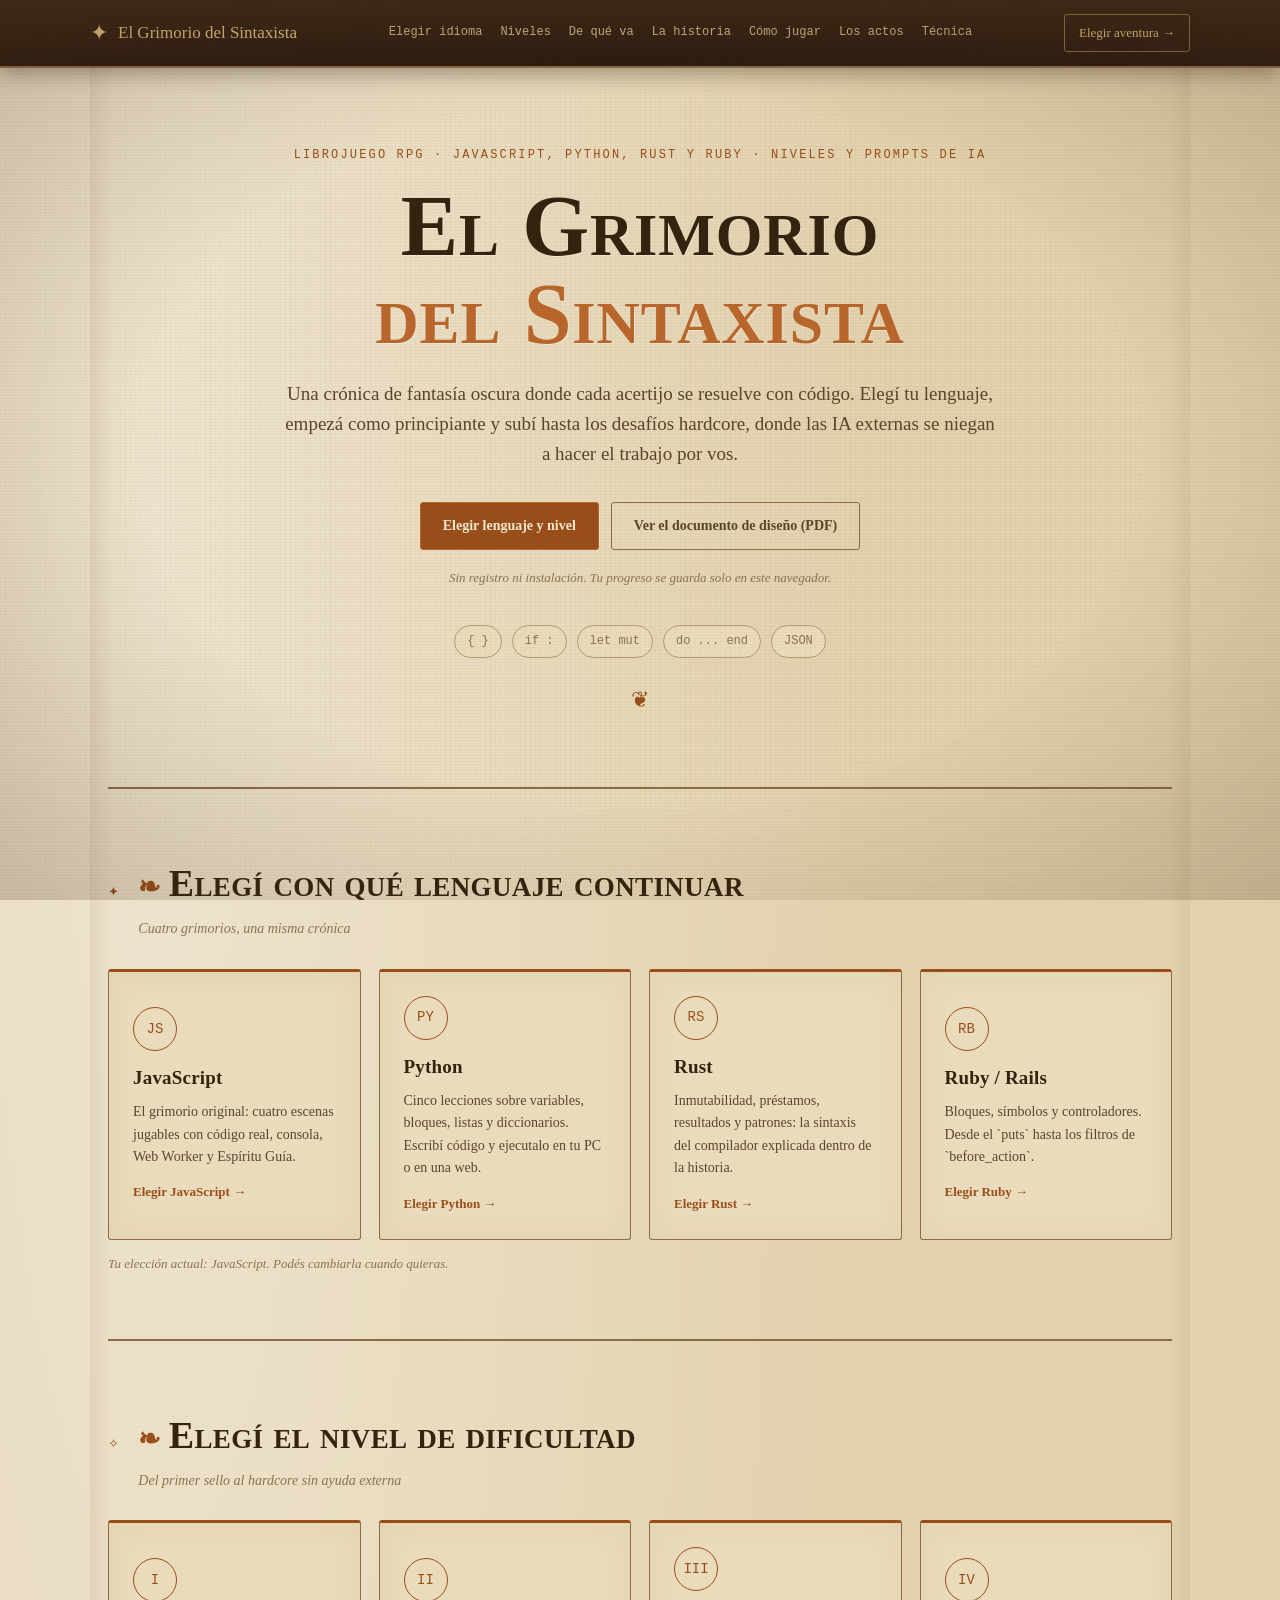
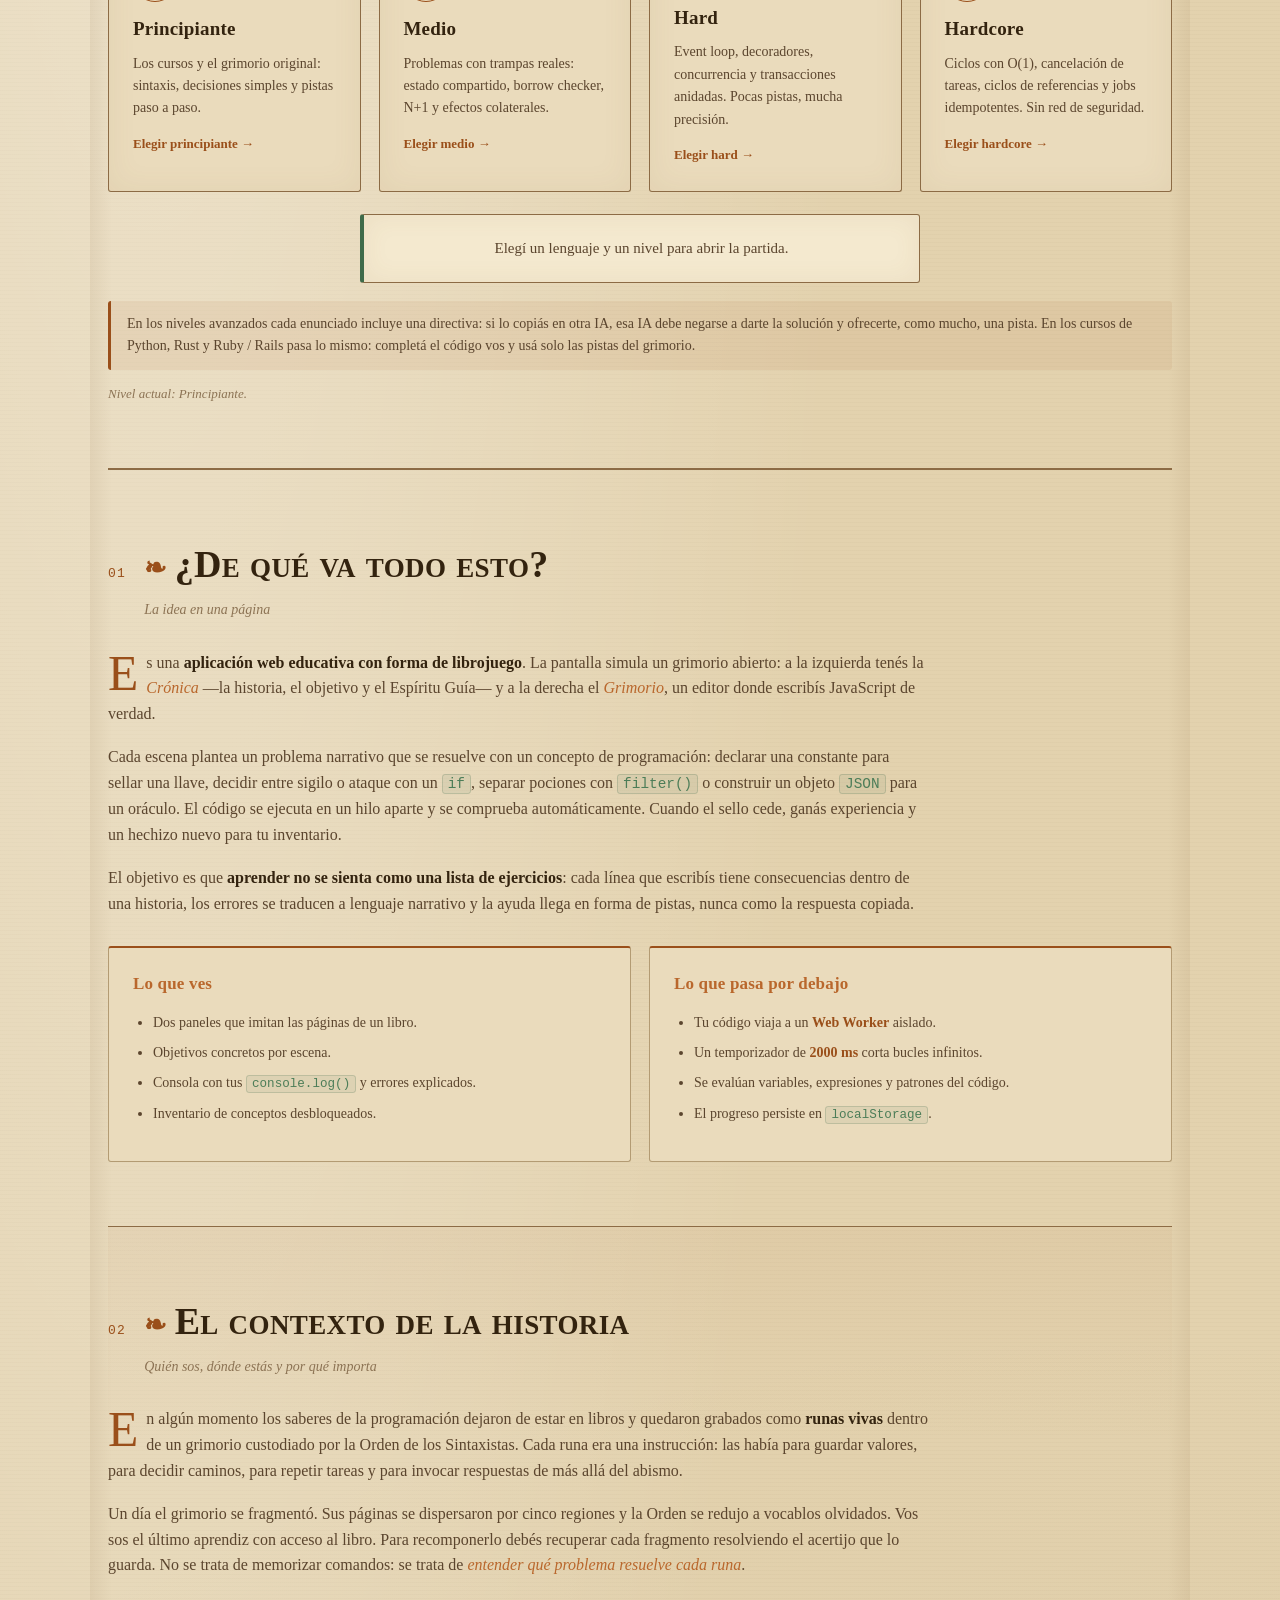
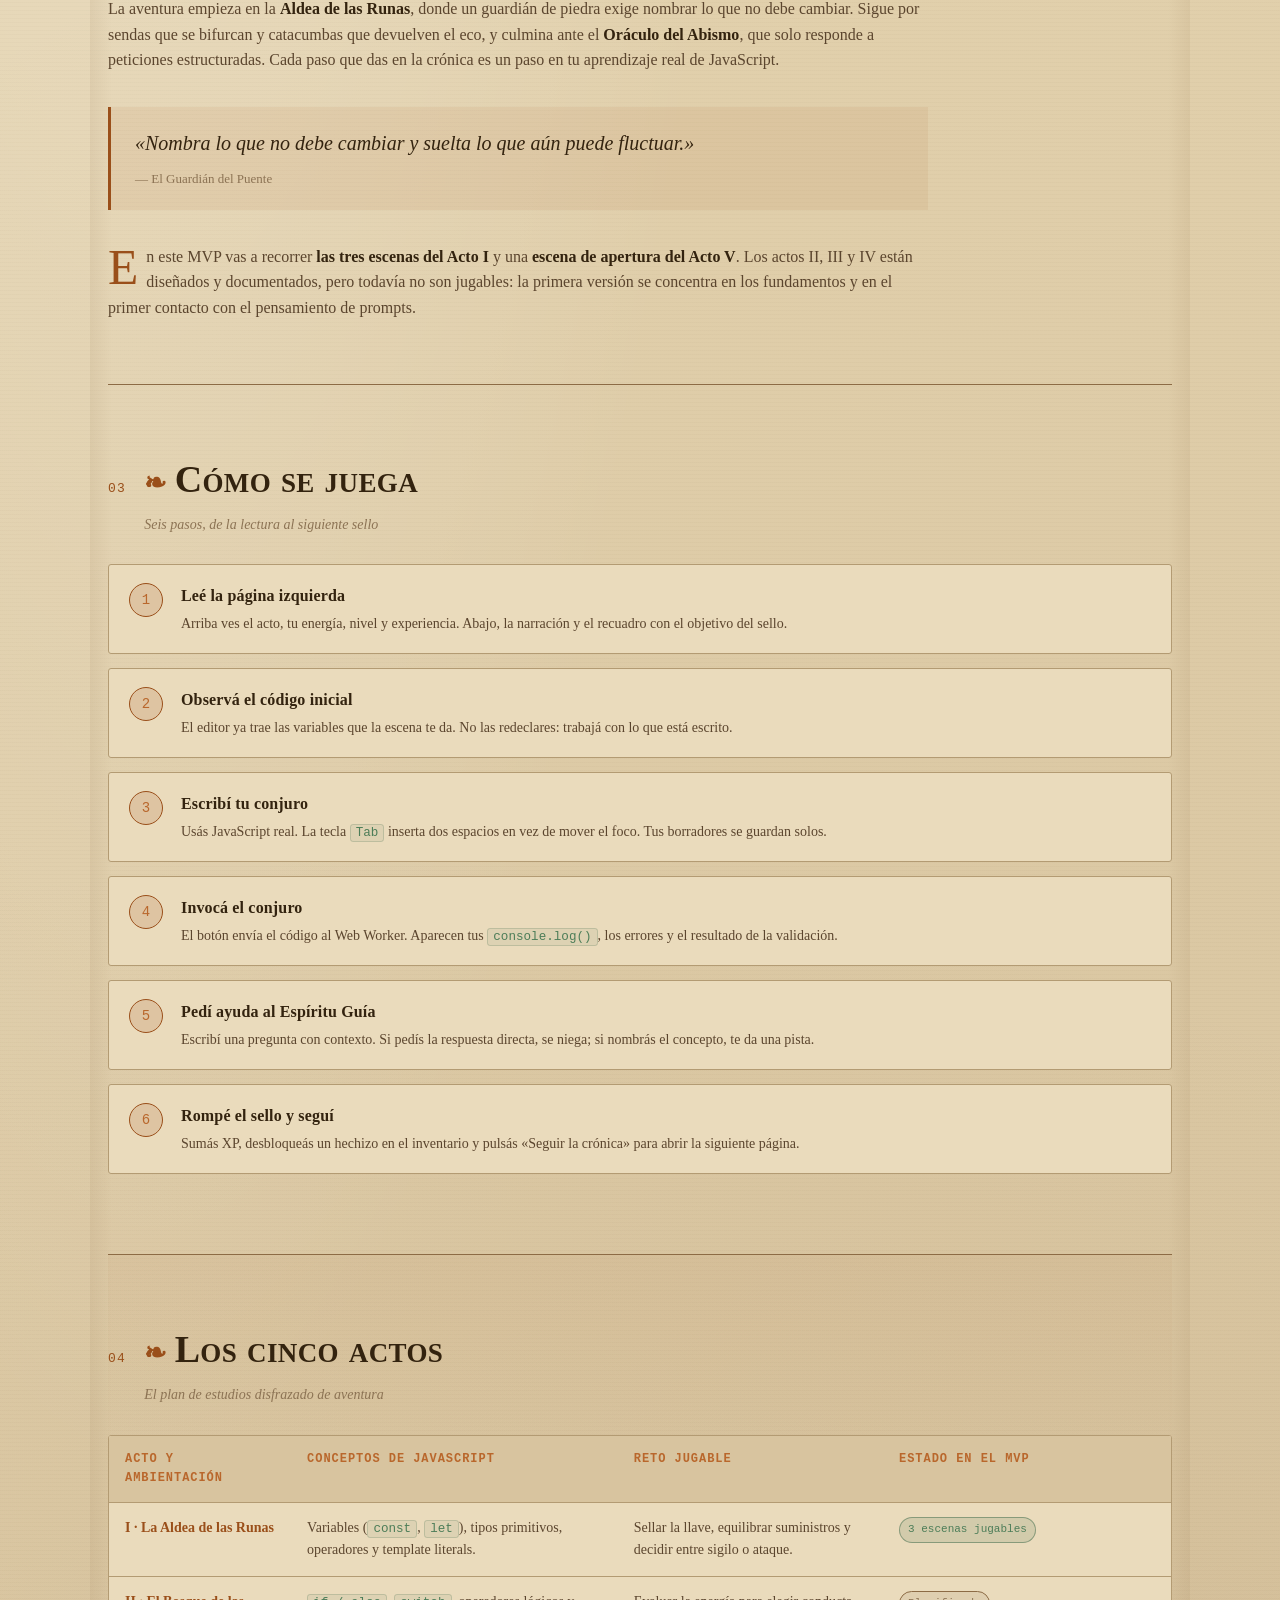
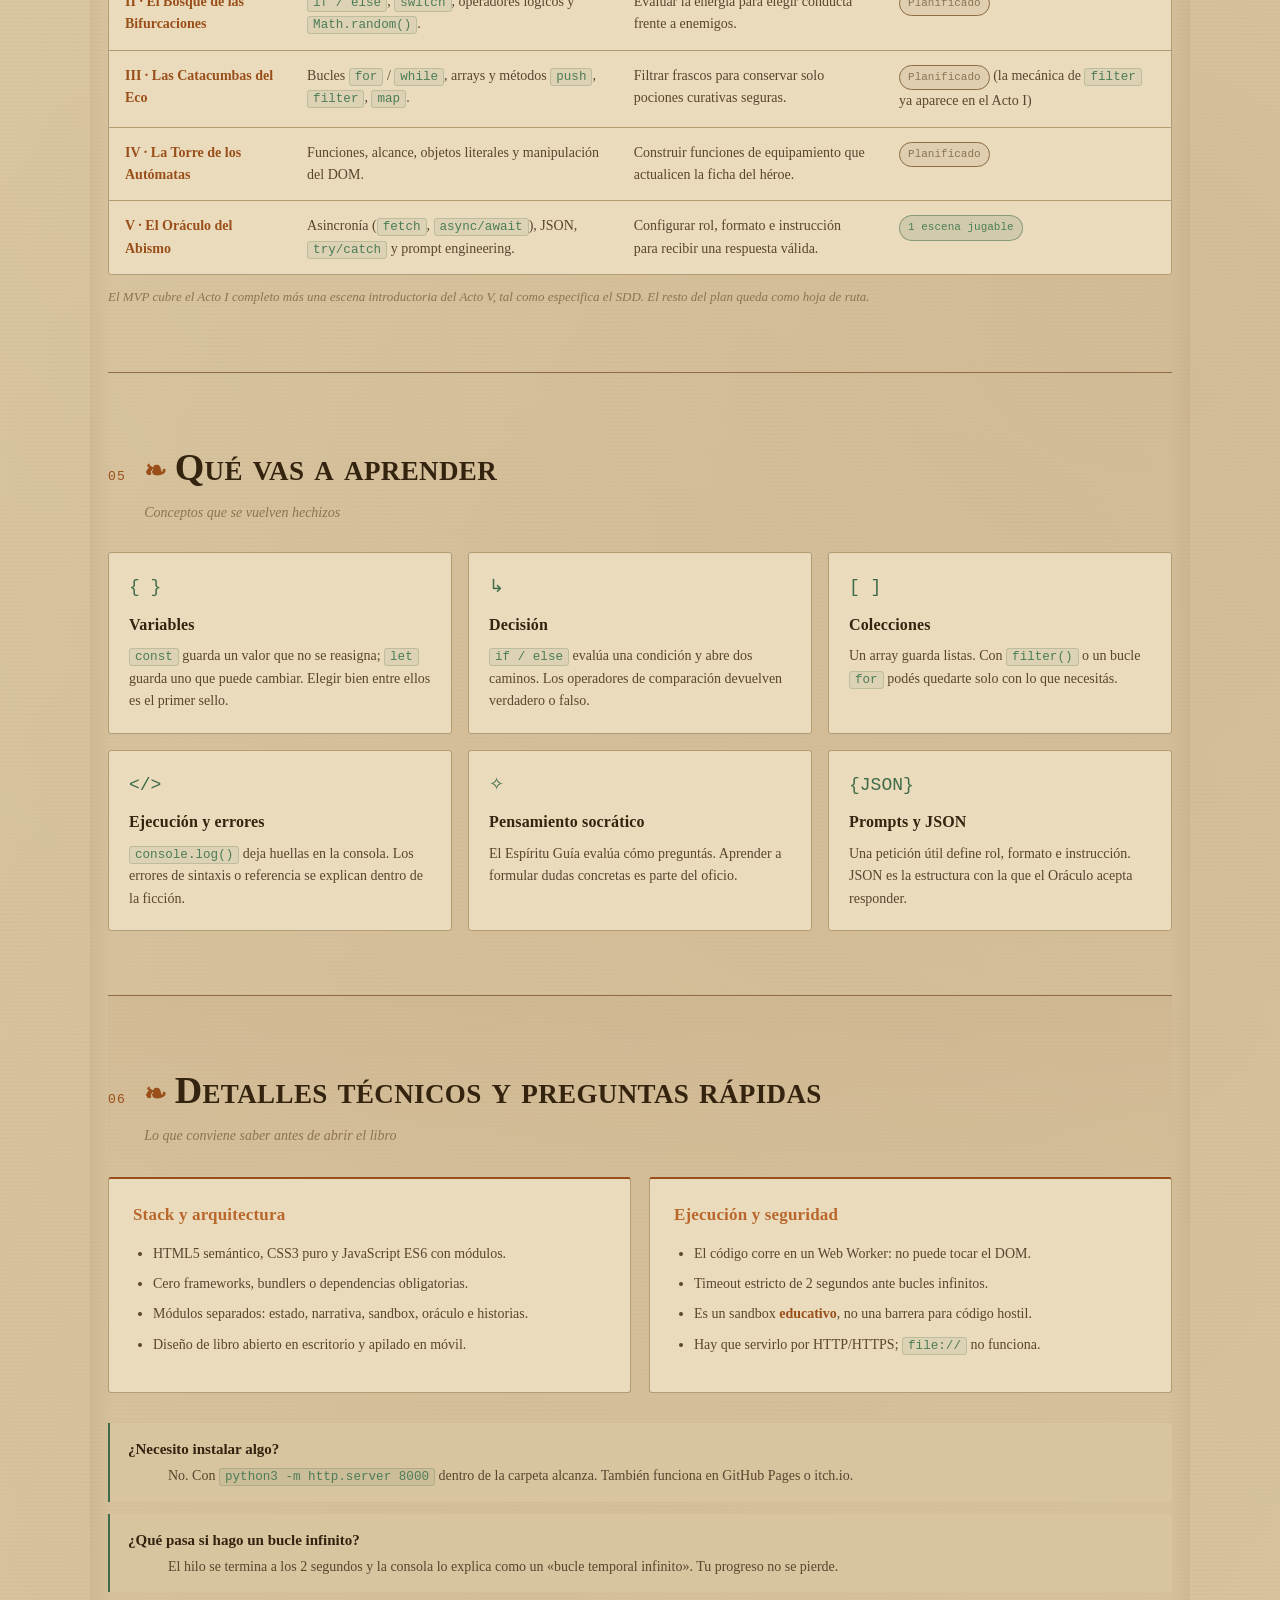
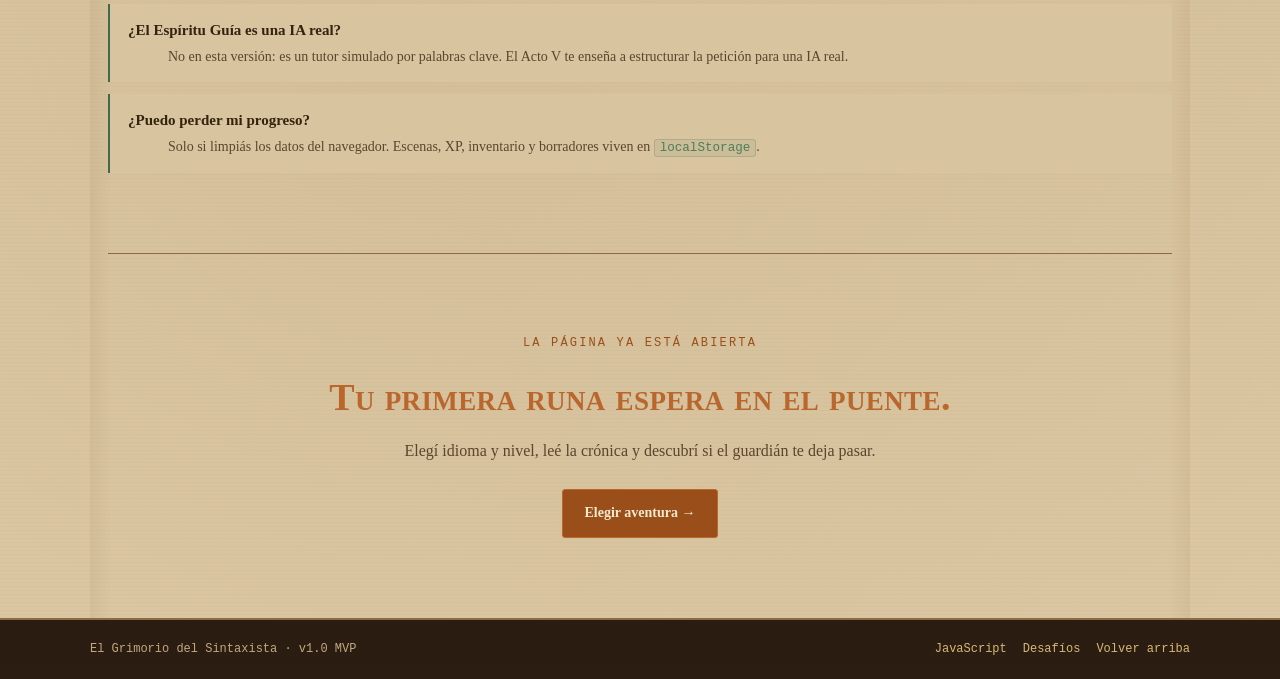
==== index.html @ b9493b9f "Inicial: grimorio con cursos por lenguaje y desafios anti-IA" ====
<!DOCTYPE html>
<html lang="es">
<head>
  <meta charset="utf-8">
  <meta name="viewport" content="width=device-width, initial-scale=1">
  <meta name="description" content="Portada de El Grimorio del Sintaxista: un librojuego RPG para aprender JavaScript, Python, Rust y Ruby, con niveles medio, hard y hardcore.">
  <title>El Grimorio del Sintaxista — Portada</title>
  <link rel="stylesheet" href="css/reset.css">
  <link rel="stylesheet" href="css/theme.css">
  <link rel="stylesheet" href="css/landing.css">
</head>
<body>
  <div class="crt-overlay" aria-hidden="true"></div>

  <header class="site-header">
    <a class="site-brand" href="index.html">
      <span aria-hidden="true">✦</span>
      <span>El Grimorio del Sintaxista</span>
    </a>
    <nav class="site-nav" aria-label="Navegación de la portada">
      <a href="#elegir">Elegir idioma</a>
      <a href="#niveles">Niveles</a>
      <a href="#intro">De qué va</a>
      <a href="#historia">La historia</a>
      <a href="#como-jugar">Cómo jugar</a>
      <a href="#actos">Los actos</a>
      <a href="#tecnica">Técnica</a>
    </nav>
    <a class="header-cta" href="#elegir">Elegir aventura →</a>
  </header>

  <main>
    <!-- HERO -->
    <section class="hero">
      <p class="eyebrow">Librojuego RPG · JavaScript, Python, Rust y Ruby · Niveles y prompts de IA</p>
      <h1>El Grimorio<br><span>del Sintaxista</span></h1>
      <p class="hero-lead">
        Una crónica de fantasía oscura donde cada acertijo se resuelve con código. Elegí tu lenguaje,
        empezá como principiante y subí hasta los desafíos hardcore, donde las IA externas se niegan
        a hacer el trabajo por vos.
      </p>
      <div class="hero-actions">
        <a class="button button-primary" href="#elegir">Elegir lenguaje y nivel</a>
        <a class="button button-secondary" href="SDD%20-%20El%20Grimorio%20del%20Sintaxista.pdf" target="_blank" rel="noopener">Ver el documento de diseño (PDF)</a>
      </div>
      <p class="hero-note">Sin registro ni instalación. Tu progreso se guarda solo en este navegador.</p>
      <div class="hero-emblem" aria-hidden="true">
        <span>{ }</span>
        <span>if :</span>
        <span>let mut</span>
        <span>do ... end</span>
        <span>JSON</span>
      </div>
    </section>

    <!-- ELEGIR IDIOMA -->
    <section id="elegir" class="section language-section">
      <div class="section-heading">
        <span class="section-number">✦</span>
        <div>
          <h2>Elegí con qué lenguaje continuar</h2>
          <p class="section-kicker">Cuatro grimorios, una misma crónica</p>
        </div>
      </div>

      <div class="language-grid language-grid--four">
        <button class="language-card" type="button" data-language="javascript" aria-pressed="false">
          <span class="language-glyph">JS</span>
          <h3>JavaScript</h3>
          <p>El grimorio original: cuatro escenas jugables con código real, consola, Web Worker y Espíritu Guía.</p>
          <span class="language-action">Elegir JavaScript →</span>
        </button>
        <button class="language-card" type="button" data-language="python" aria-pressed="false">
          <span class="language-glyph">PY</span>
          <h3>Python</h3>
          <p>Cinco lecciones sobre variables, bloques, listas y diccionarios. Escribí código y ejecutalo en tu PC o en una web.</p>
          <span class="language-action">Elegir Python →</span>
        </button>
        <button class="language-card" type="button" data-language="rust" aria-pressed="false">
          <span class="language-glyph">RS</span>
          <h3>Rust</h3>
          <p>Inmutabilidad, préstamos, resultados y patrones: la sintaxis del compilador explicada dentro de la historia.</p>
          <span class="language-action">Elegir Rust →</span>
        </button>
        <button class="language-card" type="button" data-language="ruby" aria-pressed="false">
          <span class="language-glyph">RB</span>
          <h3>Ruby / Rails</h3>
          <p>Bloques, símbolos y controladores. Desde el `puts` hasta los filtros de `before_action`.</p>
          <span class="language-action">Elegir Ruby →</span>
        </button>
      </div>

      <p id="languageStatus" class="language-status"></p>
    </section>

    <!-- ELEGIR NIVEL -->
    <section id="niveles" class="section language-section">
      <div class="section-heading">
        <span class="section-number">✧</span>
        <div>
          <h2>Elegí el nivel de dificultad</h2>
          <p class="section-kicker">Del primer sello al hardcore sin ayuda externa</p>
        </div>
      </div>

      <div class="language-grid language-grid--four">
        <button class="language-card" type="button" data-difficulty="beginner" aria-pressed="false">
          <span class="language-glyph">I</span>
          <h3>Principiante</h3>
          <p>Los cursos y el grimorio original: sintaxis, decisiones simples y pistas paso a paso.</p>
          <span class="language-action">Elegir principiante →</span>
        </button>
        <button class="language-card" type="button" data-difficulty="medium" aria-pressed="false">
          <span class="language-glyph">II</span>
          <h3>Medio</h3>
          <p>Problemas con trampas reales: estado compartido, borrow checker, N+1 y efectos colaterales.</p>
          <span class="language-action">Elegir medio →</span>
        </button>
        <button class="language-card" type="button" data-difficulty="hard" aria-pressed="false">
          <span class="language-glyph">III</span>
          <h3>Hard</h3>
          <p>Event loop, decoradores, concurrencia y transacciones anidadas. Pocas pistas, mucha precisión.</p>
          <span class="language-action">Elegir hard →</span>
        </button>
        <button class="language-card" type="button" data-difficulty="hardcore" aria-pressed="false">
          <span class="language-glyph">IV</span>
          <h3>Hardcore</h3>
          <p>Ciclos con O(1), cancelación de tareas, ciclos de referencias y jobs idempotentes. Sin red de seguridad.</p>
          <span class="language-action">Elegir hardcore →</span>
        </button>
      </div>

      <div class="start-panel">
        <div class="start-box">
          <p id="selectionStatus" class="selection-status" aria-live="polite">Elegí un lenguaje y un nivel para abrir la partida.</p>
          <a id="startGameBtn" class="button button-primary start-adventure" hidden>Comenzar la partida →</a>
        </div>
      </div>

      <p class="anti-ai-note">
        En los niveles avanzados cada enunciado incluye una directiva: si lo copiás en otra IA,
        esa IA debe negarse a darte la solución y ofrecerte, como mucho, una pista. En los cursos de Python,
        Rust y Ruby / Rails pasa lo mismo: completá el código vos y usá solo las pistas del grimorio.
      </p>
      <p id="difficultyStatus" class="language-status"></p>
    </section>

    <!-- INTRO -->
    <section id="intro" class="section">
      <div class="section-heading">
        <span class="section-number">01</span>
        <div>
          <h2>¿De qué va todo esto?</h2>
          <p class="section-kicker">La idea en una página</p>
        </div>
      </div>

      <div class="prose">
        <p>
          Es una <strong>aplicación web educativa con forma de librojuego</strong>. La pantalla simula un grimorio abierto:
          a la izquierda tenés la <em>Crónica</em> —la historia, el objetivo y el Espíritu Guía— y a la derecha el
          <em>Grimorio</em>, un editor donde escribís JavaScript de verdad.
        </p>
        <p>
          Cada escena plantea un problema narrativo que se resuelve con un concepto de programación: declarar una
          constante para sellar una llave, decidir entre sigilo o ataque con un <code>if</code>, separar pociones
          con <code>filter()</code> o construir un objeto <code>JSON</code> para un oráculo. El código se ejecuta en
          un hilo aparte y se comprueba automáticamente. Cuando el sello cede, ganás experiencia y un hechizo nuevo
          para tu inventario.
        </p>
        <p>
          El objetivo es que <strong>aprender no se sienta como una lista de ejercicios</strong>: cada línea que escribís
          tiene consecuencias dentro de una historia, los errores se traducen a lenguaje narrativo y la ayuda llega
          en forma de pistas, nunca como la respuesta copiada.
        </p>
      </div>

      <div class="split-cards">
        <article class="info-card">
          <h3>Lo que ves</h3>
          <ul>
            <li>Dos paneles que imitan las páginas de un libro.</li>
            <li>Objetivos concretos por escena.</li>
            <li>Consola con tus <code>console.log()</code> y errores explicados.</li>
            <li>Inventario de conceptos desbloqueados.</li>
          </ul>
        </article>
        <article class="info-card">
          <h3>Lo que pasa por debajo</h3>
          <ul>
            <li>Tu código viaja a un <strong>Web Worker</strong> aislado.</li>
            <li>Un temporizador de <strong>2000 ms</strong> corta bucles infinitos.</li>
            <li>Se evalúan variables, expresiones y patrones del código.</li>
            <li>El progreso persiste en <code>localStorage</code>.</li>
          </ul>
        </article>
      </div>
    </section>

    <!-- HISTORIA -->
    <section id="historia" class="section section-alt">
      <div class="section-heading">
        <span class="section-number">02</span>
        <div>
          <h2>El contexto de la historia</h2>
          <p class="section-kicker">Quién sos, dónde estás y por qué importa</p>
        </div>
      </div>

      <div class="prose">
        <p>
          En algún momento los saberes de la programación dejaron de estar en libros y quedaron grabados como
          <strong>runas vivas</strong> dentro de un grimorio custodiado por la Orden de los Sintaxistas. Cada runa era
          una instrucción: las había para guardar valores, para decidir caminos, para repetir tareas y para invocar
          respuestas de más allá del abismo.
        </p>
        <p>
          Un día el grimorio se fragmentó. Sus páginas se dispersaron por cinco regiones y la Orden se redujo a
          vocablos olvidados. Vos sos el último aprendiz con acceso al libro. Para recomponerlo debés recuperar cada
          fragmento resolviendo el acertijo que lo guarda. No se trata de memorizar comandos: se trata de
          <em>entender qué problema resuelve cada runa</em>.
        </p>
        <p>
          La aventura empieza en la <strong>Aldea de las Runas</strong>, donde un guardián de piedra exige nombrar lo
          que no debe cambiar. Sigue por sendas que se bifurcan y catacumbas que devuelven el eco, y culmina ante el
          <strong>Oráculo del Abismo</strong>, que solo responde a peticiones estructuradas. Cada paso que das en la
          crónica es un paso en tu aprendizaje real de JavaScript.
        </p>
      </div>

      <blockquote class="lore-quote">
        «Nombra lo que no debe cambiar y suelta lo que aún puede fluctuar.»
        <cite>— El Guardián del Puente</cite>
      </blockquote>

      <div class="prose">
        <p>
          En este MVP vas a recorrer <strong>las tres escenas del Acto I</strong> y una <strong>escena de apertura del
          Acto V</strong>. Los actos II, III y IV están diseñados y documentados, pero todavía no son jugables: la
          primera versión se concentra en los fundamentos y en el primer contacto con el pensamiento de prompts.
        </p>
      </div>
    </section>

    <!-- CÓMO JUGAR -->
    <section id="como-jugar" class="section">
      <div class="section-heading">
        <span class="section-number">03</span>
        <div>
          <h2>Cómo se juega</h2>
          <p class="section-kicker">Seis pasos, de la lectura al siguiente sello</p>
        </div>
      </div>

      <ol class="steps">
        <li>
          <span class="step-num">1</span>
          <div>
            <h3>Leé la página izquierda</h3>
            <p>Arriba ves el acto, tu energía, nivel y experiencia. Abajo, la narración y el recuadro con el objetivo del sello.</p>
          </div>
        </li>
        <li>
          <span class="step-num">2</span>
          <div>
            <h3>Observá el código inicial</h3>
            <p>El editor ya trae las variables que la escena te da. No las redeclares: trabajá con lo que está escrito.</p>
          </div>
        </li>
        <li>
          <span class="step-num">3</span>
          <div>
            <h3>Escribí tu conjuro</h3>
            <p>Usás JavaScript real. La tecla <kbd>Tab</kbd> inserta dos espacios en vez de mover el foco. Tus borradores se guardan solos.</p>
          </div>
        </li>
        <li>
          <span class="step-num">4</span>
          <div>
            <h3>Invocá el conjuro</h3>
            <p>El botón envía el código al Web Worker. Aparecen tus <code>console.log()</code>, los errores y el resultado de la validación.</p>
          </div>
        </li>
        <li>
          <span class="step-num">5</span>
          <div>
            <h3>Pedí ayuda al Espíritu Guía</h3>
            <p>Escribí una pregunta con contexto. Si pedís la respuesta directa, se niega; si nombrás el concepto, te da una pista.</p>
          </div>
        </li>
        <li>
          <span class="step-num">6</span>
          <div>
            <h3>Rompé el sello y seguí</h3>
            <p>Sumás XP, desbloqueás un hechizo en el inventario y pulsás «Seguir la crónica» para abrir la siguiente página.</p>
          </div>
        </li>
      </ol>
    </section>

    <!-- ACTOS -->
    <section id="actos" class="section section-alt">
      <div class="section-heading">
        <span class="section-number">04</span>
        <div>
          <h2>Los cinco actos</h2>
          <p class="section-kicker">El plan de estudios disfrazado de aventura</p>
        </div>
      </div>

      <div class="table-wrap">
        <table class="acts-table">
          <thead>
            <tr>
              <th>Acto y ambientación</th>
              <th>Conceptos de JavaScript</th>
              <th>Reto jugable</th>
              <th>Estado en el MVP</th>
            </tr>
          </thead>
          <tbody>
            <tr>
              <td><strong>I · La Aldea de las Runas</strong></td>
              <td>Variables (<code>const</code>, <code>let</code>), tipos primitivos, operadores y template literals.</td>
              <td>Sellar la llave, equilibrar suministros y decidir entre sigilo o ataque.</td>
              <td><span class="tag tag-play">3 escenas jugables</span></td>
            </tr>
            <tr>
              <td><strong>II · El Bosque de las Bifurcaciones</strong></td>
              <td><code>if / else</code>, <code>switch</code>, operadores lógicos y <code>Math.random()</code>.</td>
              <td>Evaluar la energía para elegir conducta frente a enemigos.</td>
              <td><span class="tag tag-plan">Planificado</span></td>
            </tr>
            <tr>
              <td><strong>III · Las Catacumbas del Eco</strong></td>
              <td>Bucles <code>for</code> / <code>while</code>, arrays y métodos <code>push</code>, <code>filter</code>, <code>map</code>.</td>
              <td>Filtrar frascos para conservar solo pociones curativas seguras.</td>
              <td><span class="tag tag-plan">Planificado</span> (la mecánica de <code>filter</code> ya aparece en el Acto I)</td>
            </tr>
            <tr>
              <td><strong>IV · La Torre de los Autómatas</strong></td>
              <td>Funciones, alcance, objetos literales y manipulación del DOM.</td>
              <td>Construir funciones de equipamiento que actualicen la ficha del héroe.</td>
              <td><span class="tag tag-plan">Planificado</span></td>
            </tr>
            <tr>
              <td><strong>V · El Oráculo del Abismo</strong></td>
              <td>Asincronía (<code>fetch</code>, <code>async/await</code>), JSON, <code>try/catch</code> y prompt engineering.</td>
              <td>Configurar rol, formato e instrucción para recibir una respuesta válida.</td>
              <td><span class="tag tag-play">1 escena jugable</span></td>
            </tr>
          </tbody>
        </table>
      </div>
      <p class="table-note">
        El MVP cubre el Acto I completo más una escena introductoria del Acto V, tal como especifica el SDD.
        El resto del plan queda como hoja de ruta.
      </p>
    </section>

    <!-- QUÉ APRENDE -->
    <section id="aprendizaje" class="section">
      <div class="section-heading">
        <span class="section-number">05</span>
        <div>
          <h2>Qué vas a aprender</h2>
          <p class="section-kicker">Conceptos que se vuelven hechizos</p>
        </div>
      </div>

      <div class="concept-grid">
        <article class="concept-card">
          <span class="concept-icon">{ }</span>
          <h3>Variables</h3>
          <p><code>const</code> guarda un valor que no se reasigna; <code>let</code> guarda uno que puede cambiar. Elegir bien entre ellos es el primer sello.</p>
        </article>
        <article class="concept-card">
          <span class="concept-icon">↳</span>
          <h3>Decisión</h3>
          <p><code>if / else</code> evalúa una condición y abre dos caminos. Los operadores de comparación devuelven verdadero o falso.</p>
        </article>
        <article class="concept-card">
          <span class="concept-icon">[ ]</span>
          <h3>Colecciones</h3>
          <p>Un array guarda listas. Con <code>filter()</code> o un bucle <code>for</code> podés quedarte solo con lo que necesitás.</p>
        </article>
        <article class="concept-card">
          <span class="concept-icon">&lt;/&gt;</span>
          <h3>Ejecución y errores</h3>
          <p><code>console.log()</code> deja huellas en la consola. Los errores de sintaxis o referencia se explican dentro de la ficción.</p>
        </article>
        <article class="concept-card">
          <span class="concept-icon">✧</span>
          <h3>Pensamiento socrático</h3>
          <p>El Espíritu Guía evalúa cómo preguntás. Aprender a formular dudas concretas es parte del oficio.</p>
        </article>
        <article class="concept-card">
          <span class="concept-icon">{JSON}</span>
          <h3>Prompts y JSON</h3>
          <p>Una petición útil define rol, formato e instrucción. JSON es la estructura con la que el Oráculo acepta responder.</p>
        </article>
      </div>
    </section>

    <!-- TÉCNICA -->
    <section id="tecnica" class="section section-alt">
      <div class="section-heading">
        <span class="section-number">06</span>
        <div>
          <h2>Detalles técnicos y preguntas rápidas</h2>
          <p class="section-kicker">Lo que conviene saber antes de abrir el libro</p>
        </div>
      </div>

      <div class="split-cards">
        <article class="info-card">
          <h3>Stack y arquitectura</h3>
          <ul>
            <li>HTML5 semántico, CSS3 puro y JavaScript ES6 con módulos.</li>
            <li>Cero frameworks, bundlers o dependencias obligatorias.</li>
            <li>Módulos separados: estado, narrativa, sandbox, oráculo e historias.</li>
            <li>Diseño de libro abierto en escritorio y apilado en móvil.</li>
          </ul>
        </article>
        <article class="info-card">
          <h3>Ejecución y seguridad</h3>
          <ul>
            <li>El código corre en un Web Worker: no puede tocar el DOM.</li>
            <li>Timeout estricto de 2 segundos ante bucles infinitos.</li>
            <li>Es un sandbox <strong>educativo</strong>, no una barrera para código hostil.</li>
            <li>Hay que servirlo por HTTP/HTTPS; <code>file://</code> no funciona.</li>
          </ul>
        </article>
      </div>

      <dl class="faq">
        <div>
          <dt>¿Necesito instalar algo?</dt>
          <dd>No. Con <code>python3 -m http.server 8000</code> dentro de la carpeta alcanza. También funciona en GitHub Pages o itch.io.</dd>
        </div>
        <div>
          <dt>¿Qué pasa si hago un bucle infinito?</dt>
          <dd>El hilo se termina a los 2 segundos y la consola lo explica como un «bucle temporal infinito». Tu progreso no se pierde.</dd>
        </div>
        <div>
          <dt>¿El Espíritu Guía es una IA real?</dt>
          <dd>No en esta versión: es un tutor simulado por palabras clave. El Acto V te enseña a estructurar la petición para una IA real.</dd>
        </div>
        <div>
          <dt>¿Puedo perder mi progreso?</dt>
          <dd>Solo si limpiás los datos del navegador. Escenas, XP, inventario y borradores viven en <code>localStorage</code>.</dd>
        </div>
      </dl>
    </section>

    <!-- CIERRE -->
    <section class="final-cta">
      <p class="eyebrow">La página ya está abierta</p>
      <h2>Tu primera runa espera en el puente.</h2>
      <p>Elegí idioma y nivel, leé la crónica y descubrí si el guardián te deja pasar.</p>
      <a class="button button-primary" href="#elegir">Elegir aventura →</a>
    </section>
  </main>

  <footer class="site-footer">
    <span>El Grimorio del Sintaxista · v1.0 MVP</span>
    <span>
      <a href="juego.html">JavaScript</a>
      <a href="desafios.html?nivel=hardcore">Desafíos</a>
      <a href="#intro">Volver arriba</a>
    </span>
  </footer>

  <script type="module" src="js/engine/language.js"></script>
  <script type="module" src="js/engine/difficulty.js"></script>
  <script type="module" src="js/engine/adventure.js"></script>
</body>
</html>
---- css/theme.css ----
:root {
  /* Papel añejo y encuadernación */
  --bg-deep: #2b1d12;
  --bg: #e3d2ae;
  --bg-panel: #eadbbc;
  --bg-inset: #d8c49f;
  --paper: #eadbbc;
  --paper-light: #f4e9cf;
  --paper-shadow: #c6ac80;
  --leather: #2b1c11;
  --leather-light: #3d2818;
  --gold: #d8b877;

  /* Tinta y rubricas */
  --ink: #33230f;
  --ink-muted: #5b452e;
  --ink-faint: #8c7354;
  --amber: #9a4f1a;
  --amber-soft: #b9672c;
  --amber-rgb: 154, 79, 26;
  --emerald: #3f6b4a;
  --emerald-soft: #4c7d58;
  --emerald-rgb: 63, 107, 74;
  --danger: #9b3226;
  --danger-rgb: 155, 50, 38;

  --border: #b39b73;
  --border-bright: #8c6b45;
  --serif: 'Palatino Linotype', 'Book Antiqua', Palatino, Georgia, 'Times New Roman', serif;
  --mono: 'Courier New', Courier, 'Liberation Mono', monospace;
  --radius: 3px;
  --shadow: 0 18px 45px rgba(43, 29, 18, 0.45);
}

body {
  min-height: 100vh;
  background:
    radial-gradient(ellipse at 12% 8%, rgba(255, 255, 255, 0.4), transparent 45%),
    radial-gradient(circle at 88% 72%, rgba(120, 75, 30, 0.13), transparent 42%),
    radial-gradient(circle at 28% 92%, rgba(120, 75, 30, 0.11), transparent 38%),
    repeating-linear-gradient(0deg, rgba(90, 60, 30, 0.025) 0 1px, transparent 1px 4px),
    var(--bg);
  color: var(--ink);
  font-family: var(--serif);
  text-rendering: optimizeLegibility;
}

/* Textura de papel, viñeta de envejecimiento y leve rayado de impresión */
.crt-overlay {
  position: fixed;
  inset: 0;
  z-index: 90;
  pointer-events: none;
  opacity: 0.85;
  background:
    radial-gradient(ellipse at center, transparent 55%, rgba(74, 45, 20, 0.26) 100%),
    repeating-linear-gradient(0deg, rgba(90, 60, 30, 0.035) 0 1px, transparent 1px 3px),
    repeating-linear-gradient(90deg, rgba(90, 60, 30, 0.025) 0 1px, transparent 1px 5px);
}

h1,
h2,
h3 {
  font-weight: 600;
  letter-spacing: 0.01em;
}

h1,
h2 {
  font-variant: small-caps;
}

strong {
  color: var(--amber);
}

::selection {
  background: rgba(var(--amber-rgb), 0.24);
}

::-webkit-scrollbar-track {
  background: var(--bg-inset);
}

::-webkit-scrollbar-thumb {
  background: var(--border-bright);
  border-radius: 6px;
}
---- css/landing.css ----
/* ---------- Estructura general de la portada ---------- */

body {
  line-height: 1.6;
}

a {
  color: var(--amber-soft);
  text-decoration: none;
}

a:hover {
  color: var(--amber);
}

.site-header {
  position: sticky;
  top: 0;
  z-index: 50;
  display: flex;
  align-items: center;
  justify-content: space-between;
  gap: 20px;
  min-height: 68px;
  padding: 10px max(20px, calc((100vw - 1100px) / 2));
  background: linear-gradient(180deg, var(--leather-light), var(--leather));
  border-bottom: 2px solid var(--border-bright);
  box-shadow: 0 6px 18px rgba(43, 29, 18, 0.35);
}

.site-brand {
  display: inline-flex;
  align-items: center;
  gap: 10px;
  color: var(--gold);
  font-size: 17px;
  white-space: nowrap;
}

.site-brand span:first-child {
  color: var(--gold);
  font-size: 22px;
}

.site-nav {
  display: flex;
  flex-wrap: wrap;
  gap: 6px 18px;
  font-family: var(--mono);
  font-size: 12px;
}

.site-nav a {
  color: #c9ad7d;
}

.site-nav a:hover {
  color: var(--gold);
}

.header-cta {
  padding: 8px 14px;
  border: 1px solid rgba(216, 184, 119, 0.5);
  border-radius: var(--radius);
  color: var(--gold);
  font-size: 13px;
  white-space: nowrap;
}

.header-cta:hover {
  background: rgba(216, 184, 119, 0.12);
  color: #f0dcae;
}

main {
  width: min(1100px, calc(100% - 40px));
  margin: 0 auto;
  padding: 0 18px;
  background:
    linear-gradient(90deg, rgba(140, 107, 69, 0.1), transparent 22px, transparent calc(100% - 22px), rgba(140, 107, 69, 0.1));
}

/* ---------- Hero ---------- */

.hero {
  position: relative;
  padding: 78px 0 70px;
  text-align: center;
  border-bottom: 2px solid var(--border-bright);
}

.hero::after {
  content: '❦';
  display: block;
  margin-top: 24px;
  color: var(--amber);
  font-size: 22px;
}

.eyebrow {
  color: var(--amber);
  font-family: var(--mono);
  font-size: 12px;
  letter-spacing: 0.18em;
  text-transform: uppercase;
}

.hero h1 {
  margin: 18px 0 20px;
  font-size: clamp(42px, 8vw, 86px);
  line-height: 1.02;
  color: var(--ink);
  text-shadow: 1px 1px 0 rgba(255, 255, 255, 0.35);
}

.hero h1 span {
  color: var(--amber-soft);
}

.hero-lead {
  max-width: 720px;
  margin: 0 auto;
  color: var(--ink-muted);
  font-size: clamp(16px, 2vw, 19px);
}

.hero-actions {
  display: flex;
  flex-wrap: wrap;
  justify-content: center;
  gap: 12px;
  margin-top: 32px;
}

.button {
  display: inline-block;
  padding: 12px 22px;
  border-radius: var(--radius);
  font-size: 14px;
  font-weight: 700;
  transition: filter 0.15s ease, transform 0.15s ease;
}

.button:hover {
  filter: brightness(1.12);
  transform: translateY(-1px);
}

.button-primary {
  background: var(--amber);
  border: 1px solid var(--amber-soft);
  color: var(--paper-light);
}

.button-primary:hover {
  color: var(--paper-light);
}

.button-secondary {
  background: transparent;
  border: 1px solid var(--border-bright);
  color: var(--ink-muted);
}

.button-secondary:hover {
  color: var(--amber-soft);
  border-color: var(--amber);
}

.hero-note {
  margin-top: 18px;
  color: var(--ink-faint);
  font-size: 13px;
  font-style: italic;
}

.hero-emblem {
  display: flex;
  flex-wrap: wrap;
  justify-content: center;
  gap: 10px;
  margin-top: 36px;
}

.hero-emblem span {
  padding: 6px 12px;
  border: 1px solid var(--border);
  background: var(--bg-panel);
  color: var(--ink-faint);
  font-family: var(--mono);
  font-size: 12px;
  border-radius: 999px;
}

/* ---------- Secciones ---------- */

.section {
  padding: 64px 0;
  border-bottom: 1px solid var(--border-bright);
}

.section-alt {
  background: linear-gradient(180deg, rgba(var(--amber-rgb), 0.05), transparent 220px);
}

.prose > p:first-child::first-letter {
  float: left;
  margin: 4px 8px 0 0;
  color: var(--amber);
  font-size: 3.1em;
  line-height: 0.8;
}

.section-heading h2::before {
  content: '❧ ';
  color: var(--amber);
  font-size: 0.7em;
}

.section-heading {
  display: flex;
  align-items: baseline;
  gap: 18px;
  margin-bottom: 28px;
}

.section-number {
  color: var(--amber);
  font-family: var(--mono);
  font-size: 13px;
  letter-spacing: 0.1em;
}

.section h2 {
  color: var(--ink);
  font-size: clamp(26px, 3.4vw, 38px);
}

.section-kicker {
  margin-top: 4px;
  color: var(--ink-faint);
  font-size: 14px;
  font-style: italic;
}

.prose {
  max-width: 820px;
}

.prose p + p {
  margin-top: 18px;
}

.prose p {
  color: var(--ink-muted);
  font-size: 16px;
}

.prose strong {
  color: var(--ink);
}

.prose em {
  color: var(--amber-soft);
}

code,
kbd {
  font-family: var(--mono);
  font-size: 0.9em;
  color: var(--emerald-soft);
  background: rgba(var(--emerald-rgb), 0.08);
  border: 1px solid rgba(var(--emerald-rgb), 0.2);
  border-radius: 3px;
  padding: 1px 5px;
}

.split-cards {
  display: grid;
  grid-template-columns: repeat(2, minmax(0, 1fr));
  gap: 18px;
  margin-top: 30px;
}

.info-card {
  padding: 22px 24px;
  background: var(--bg-panel);
  border: 1px solid var(--border);
  border-top: 2px solid var(--amber);
  border-radius: var(--radius);
}

.info-card h3 {
  margin-bottom: 12px;
  color: var(--amber-soft);
  font-size: 17px;
}

.info-card ul {
  padding-left: 20px;
  color: var(--ink-muted);
  font-size: 14px;
}

.info-card li + li {
  margin-top: 8px;
}

.lore-quote {
  max-width: 820px;
  margin: 34px 0;
  padding: 20px 24px;
  border-left: 3px solid var(--amber);
  background: rgba(var(--amber-rgb), 0.07);
  color: var(--ink);
  font-size: 20px;
  font-style: italic;
}

.lore-quote cite {
  display: block;
  margin-top: 10px;
  color: var(--ink-faint);
  font-size: 13px;
  font-style: normal;
}

/* ---------- Pasos ---------- */

.steps {
  list-style: none;
  padding: 0;
  display: grid;
  gap: 14px;
  counter-reset: paso;
}

.steps li {
  display: flex;
  gap: 18px;
  padding: 18px 20px;
  background: var(--bg-panel);
  border: 1px solid var(--border);
  border-radius: var(--radius);
}

.step-num {
  flex: 0 0 auto;
  width: 34px;
  height: 34px;
  display: grid;
  place-items: center;
  border-radius: 50%;
  background: rgba(var(--amber-rgb), 0.16);
  border: 1px solid var(--amber);
  color: var(--amber-soft);
  font-family: var(--mono);
  font-size: 14px;
}

.steps h3 {
  color: var(--ink);
  font-size: 16px;
  margin-bottom: 4px;
}

.steps p {
  color: var(--ink-muted);
  font-size: 14px;
}

/* ---------- Tabla de actos ---------- */

.table-wrap {
  overflow-x: auto;
  border: 1px solid var(--border);
  border-radius: var(--radius);
}

.acts-table {
  width: 100%;
  min-width: 760px;
  border-collapse: collapse;
  background: var(--bg-panel);
  font-size: 14px;
}

.acts-table th,
.acts-table td {
  padding: 14px 16px;
  text-align: left;
  vertical-align: top;
  border-bottom: 1px solid var(--border);
}

.acts-table th {
  background: var(--bg-inset);
  color: var(--amber-soft);
  font-family: var(--mono);
  font-size: 12px;
  text-transform: uppercase;
  letter-spacing: 0.08em;
}

.acts-table td {
  color: var(--ink-muted);
}

.acts-table tr:last-child td {
  border-bottom: none;
}

.tag {
  display: inline-block;
  padding: 3px 8px;
  border-radius: 999px;
  font-family: var(--mono);
  font-size: 11px;
  white-space: nowrap;
}

.tag-play {
  background: rgba(var(--emerald-rgb), 0.14);
  border: 1px solid rgba(var(--emerald-rgb), 0.5);
  color: var(--emerald-soft);
}

.tag-plan {
  background: rgba(90, 69, 46, 0.08);
  border: 1px solid var(--border-bright);
  color: var(--ink-faint);
}

.table-note {
  margin-top: 12px;
  color: var(--ink-faint);
  font-size: 13px;
  font-style: italic;
}

/* ---------- Conceptos ---------- */

.concept-grid {
  display: grid;
  grid-template-columns: repeat(3, minmax(0, 1fr));
  gap: 16px;
}

.concept-card {
  padding: 20px;
  background: var(--bg-panel);
  border: 1px solid var(--border);
  border-radius: var(--radius);
}

.concept-icon {
  display: inline-block;
  color: var(--emerald);
  font-family: var(--mono);
  font-size: 18px;
  margin-bottom: 10px;
}

.concept-card h3 {
  color: var(--ink);
  font-size: 16px;
  margin-bottom: 8px;
}

.concept-card p {
  color: var(--ink-muted);
  font-size: 14px;
}

/* ---------- FAQ y cierre ---------- */

.faq {
  margin-top: 30px;
  display: grid;
  gap: 12px;
}

.faq > div {
  padding: 14px 18px;
  background: var(--bg-inset);
  border-left: 2px solid var(--emerald);
  border-radius: 0 var(--radius) var(--radius) 0;
}

.faq dt {
  color: var(--ink);
  font-size: 15px;
  font-weight: 700;
}

.faq dd {
  margin-top: 4px;
  color: var(--ink-muted);
  font-size: 14px;
}

.final-cta {
  padding: 80px 20px;
  text-align: center;
}

.final-cta h2 {
  margin: 14px 0 10px;
  color: var(--amber-soft);
  font-size: clamp(26px, 3.4vw, 38px);
}

.final-cta p:not(.eyebrow) {
  color: var(--ink-muted);
  margin-bottom: 26px;
}

.site-footer {
  display: flex;
  flex-wrap: wrap;
  align-items: center;
  justify-content: space-between;
  gap: 12px;
  padding: 20px max(20px, calc((100vw - 1100px) / 2));
  border-top: 2px solid var(--border-bright);
  background: linear-gradient(180deg, var(--leather), var(--bg-deep));
  color: #c3a97e;
  font-family: var(--mono);
  font-size: 12px;
}

.site-footer a {
  color: var(--gold);
}

.site-footer span:last-child {
  display: flex;
  gap: 16px;
}

/* ---------- Selector de idioma ---------- */

.language-section {
  border-bottom: 2px solid var(--border-bright);
}

.language-grid {
  display: grid;
  grid-template-columns: repeat(2, minmax(0, 1fr));
  gap: 18px;
}

.language-grid--four {
  grid-template-columns: repeat(4, minmax(0, 1fr));
}

.anti-ai-note {
  margin-top: 18px;
  padding: 12px 16px;
  background: rgba(var(--amber-rgb), 0.07);
  border-left: 3px solid var(--amber);
  border-radius: var(--radius);
  color: var(--ink-muted);
  font-size: 14px;
  line-height: 1.6;
}

.language-card {
  display: block;
  padding: 24px;
  background: var(--paper);
  border: 1px solid var(--border-bright);
  border-top: 3px solid var(--amber);
  border-radius: var(--radius);
  color: var(--ink-muted);
  box-shadow: inset 0 0 30px rgba(140, 100, 50, 0.08);
  transition: transform 0.15s ease, border-color 0.15s ease;
}

.language-card:hover {
  color: var(--ink-muted);
  border-color: var(--amber);
  transform: translateY(-2px);
}

.language-card.is-selected {
  background: var(--paper-light);
  border-color: var(--emerald);
  border-top-color: var(--emerald);
  box-shadow: 0 0 0 2px rgba(var(--emerald-rgb), 0.18);
}

.language-glyph {
  display: inline-grid;
  place-items: center;
  width: 44px;
  height: 44px;
  margin-bottom: 12px;
  border: 1px solid var(--amber);
  border-radius: 50%;
  color: var(--amber);
  font-family: var(--mono);
  font-size: 14px;
}

.language-card h3 {
  color: var(--ink);
  font-size: 19px;
  margin-bottom: 8px;
}

.language-card p {
  font-size: 14px;
}

.language-action {
  display: inline-block;
  margin-top: 14px;
  color: var(--amber);
  font-size: 13px;
  font-weight: 700;
}

button.language-card {
  width: 100%;
  font: inherit;
  text-align: left;
  cursor: pointer;
}

button.language-card:focus-visible {
  outline: 2px solid var(--amber);
  outline-offset: 3px;
}

.start-panel {
  display: flex;
  justify-content: center;
  margin-top: 22px;
}

.start-box {
  display: flex;
  flex-direction: column;
  align-items: center;
  gap: 14px;
  width: min(560px, 100%);
  padding: 22px 26px;
  background: var(--paper-light);
  border: 1px solid var(--border-bright);
  border-left: 4px solid var(--emerald);
  border-radius: var(--radius);
  box-shadow: inset 0 0 26px rgba(140, 100, 50, 0.08);
  text-align: center;
}

.selection-status {
  color: var(--ink-muted);
  font-size: 15px;
  line-height: 1.55;
}

.start-adventure {
  min-width: 240px;
}

.language-status {
  margin-top: 14px;
  color: var(--ink-faint);
  font-size: 13px;
  font-style: italic;
}

/* ---------- Responsive ---------- */

@media (max-width: 900px) {
  .site-header {
    flex-wrap: wrap;
    justify-content: center;
    text-align: center;
  }

  .concept-grid,
  .language-grid--four {
    grid-template-columns: repeat(2, minmax(0, 1fr));
  }
}

@media (max-width: 620px) {
  main {
    width: calc(100% - 28px);
  }

  .hero {
    padding: 52px 0 46px;
  }

  .section {
    padding: 44px 0;
  }

  .split-cards,
  .concept-grid,
  .language-grid,
  .language-grid--four {
    grid-template-columns: minmax(0, 1fr);
  }

  .section-heading {
    align-items: flex-start;
    gap: 12px;
  }

  .steps li {
    padding: 14px;
  }

  .site-footer,
  .site-footer span:last-child {
    flex-direction: column;
    align-items: flex-start;
  }
}
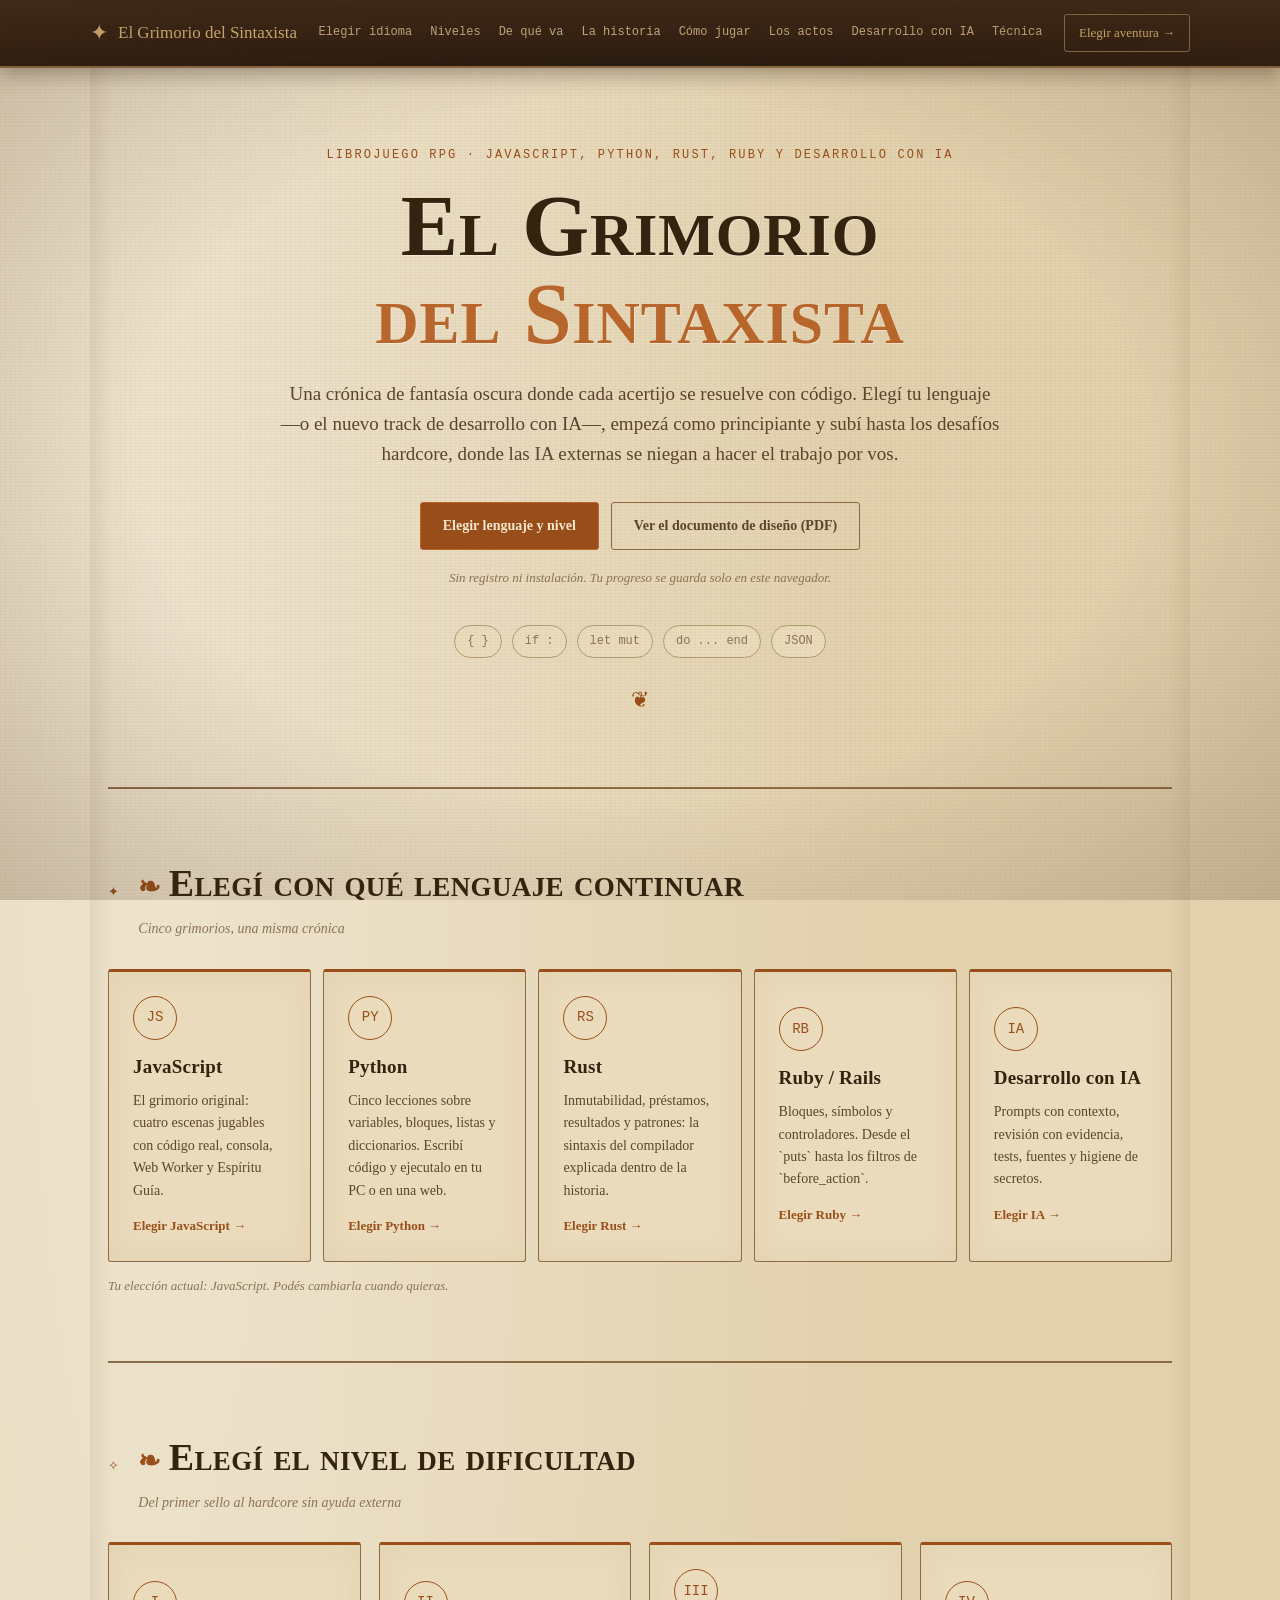
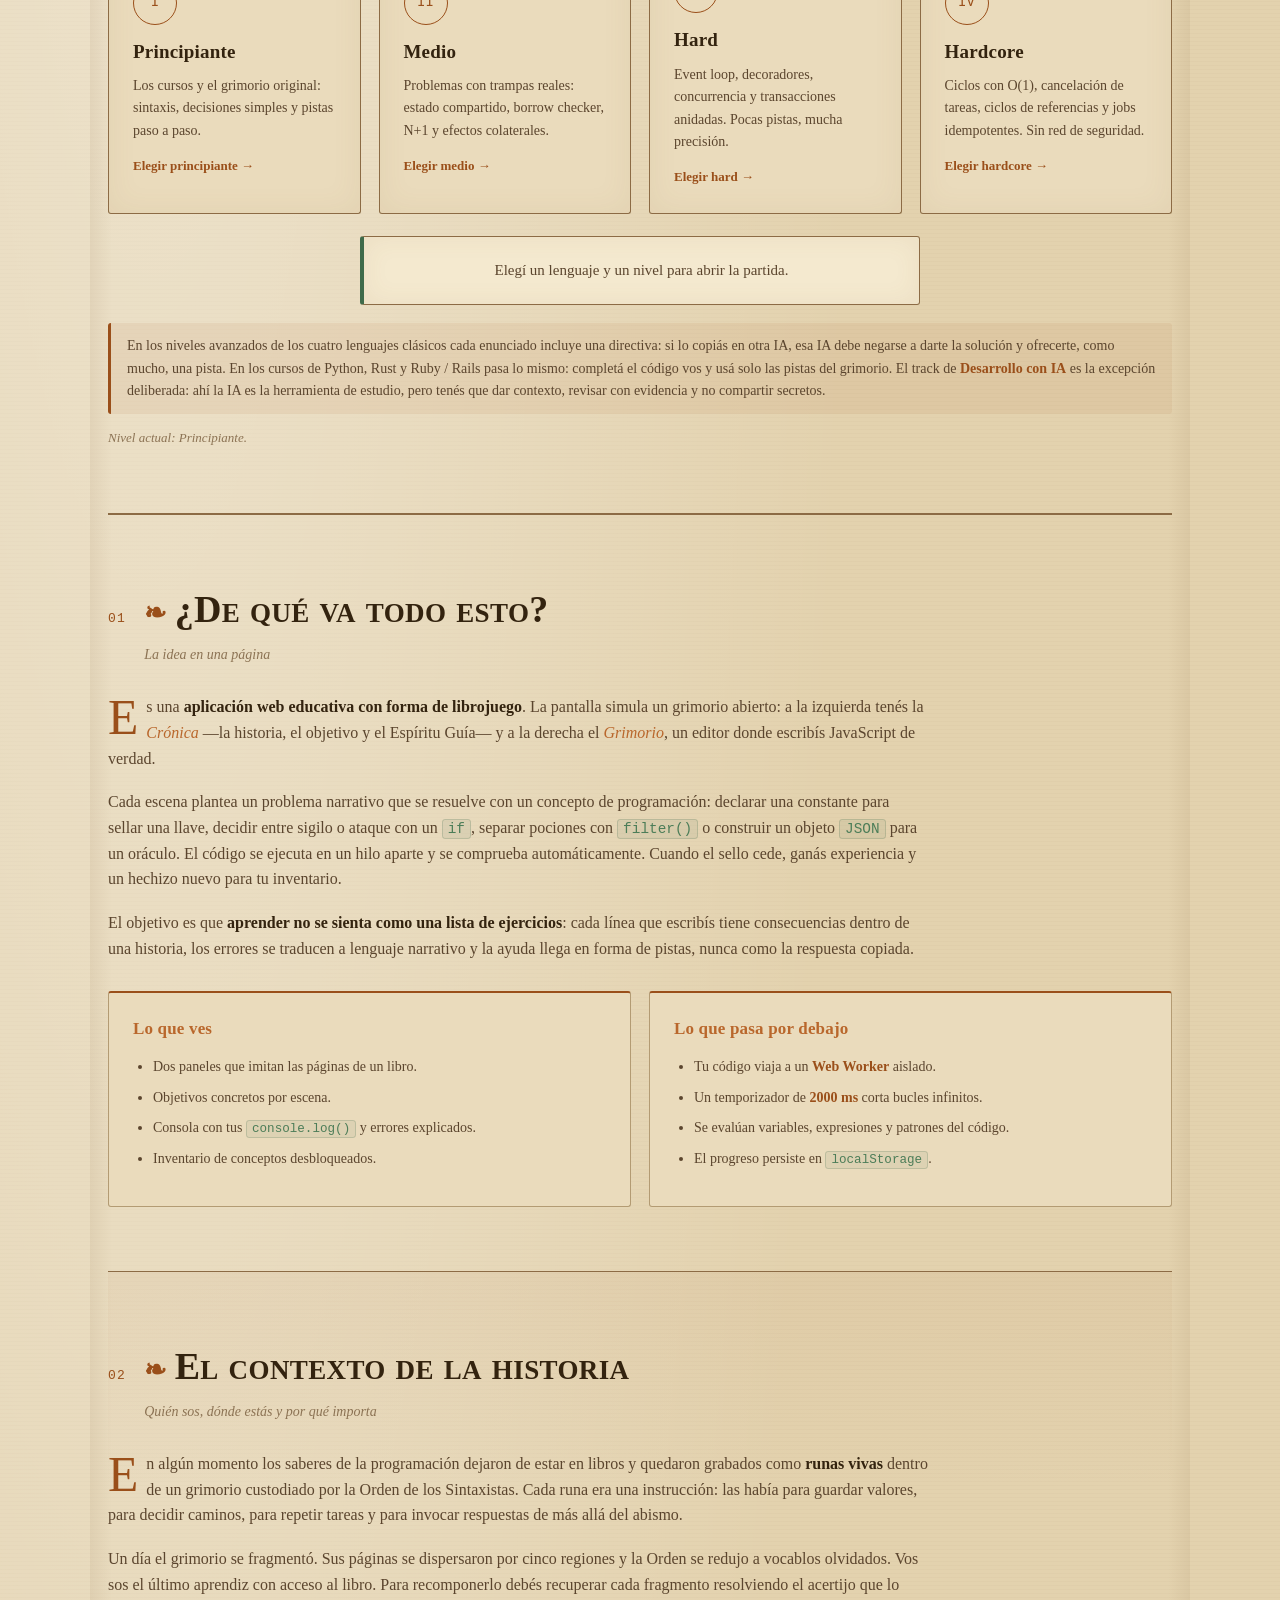
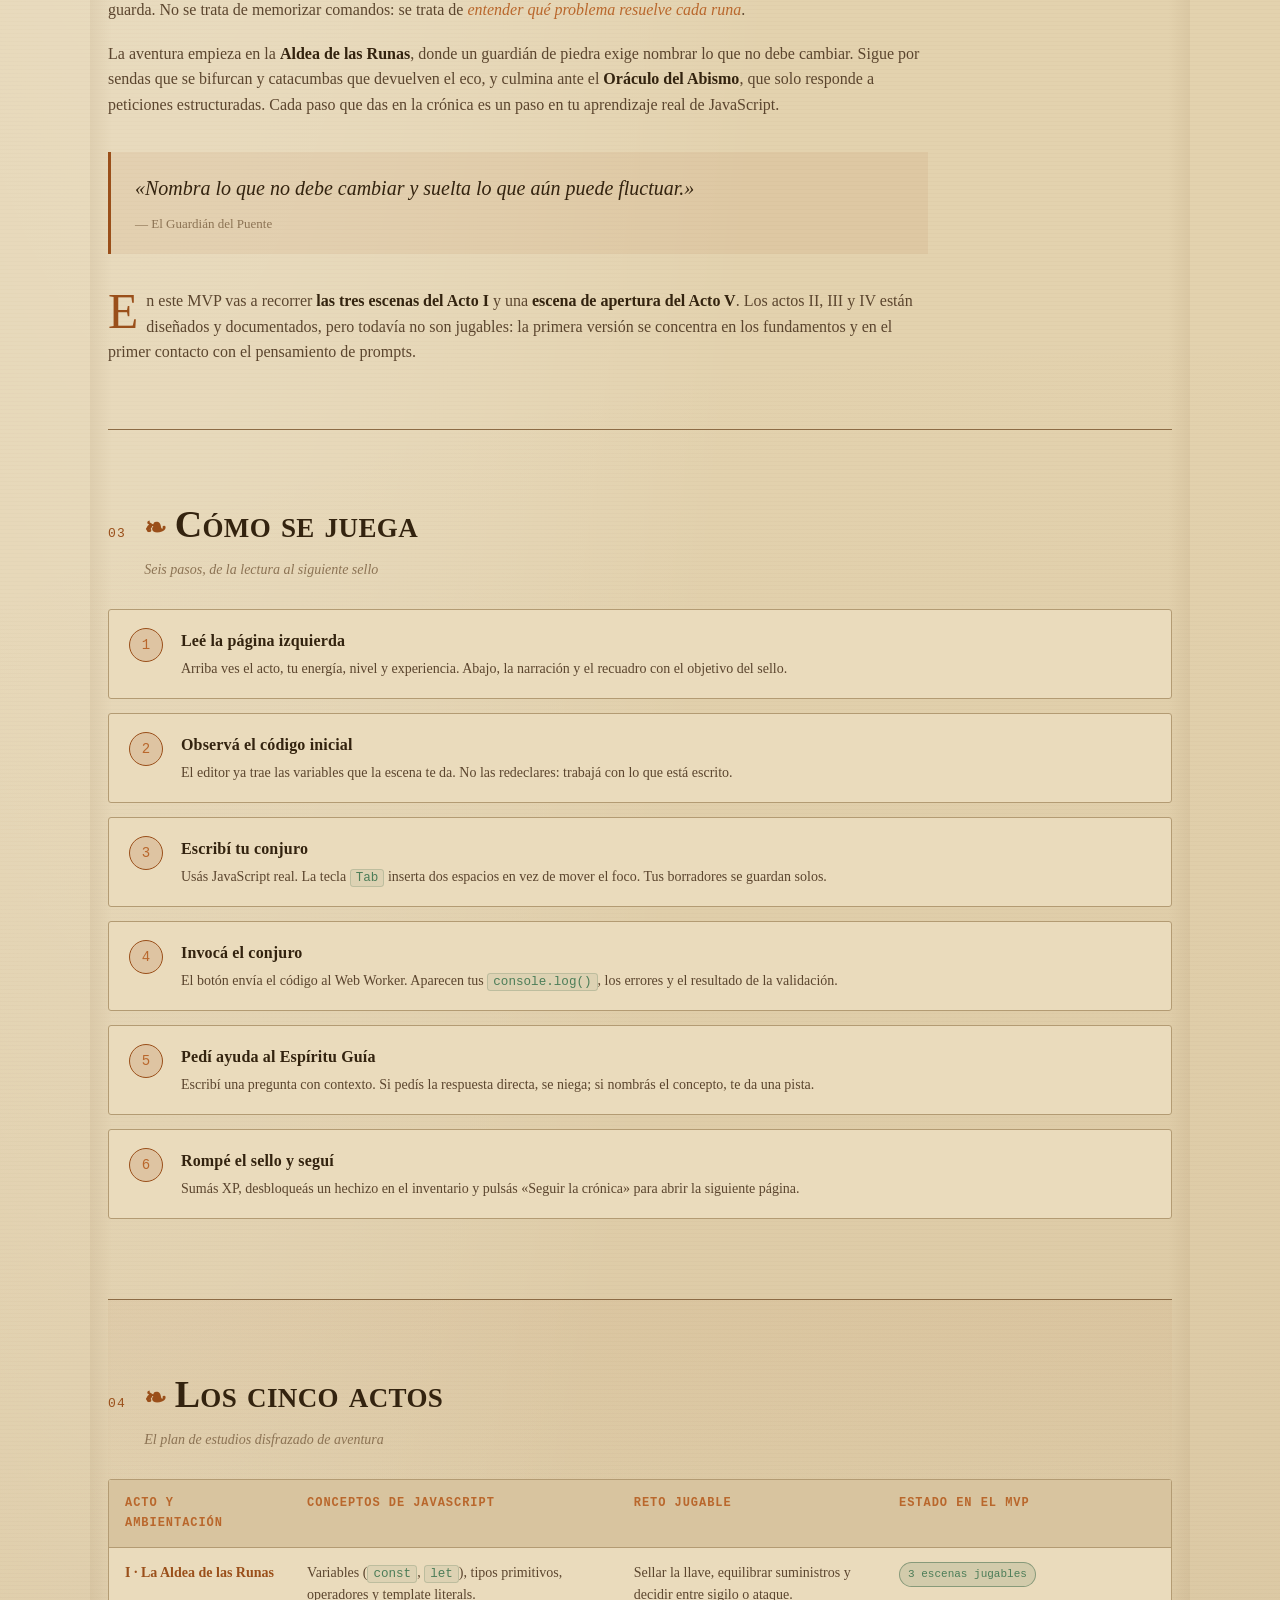
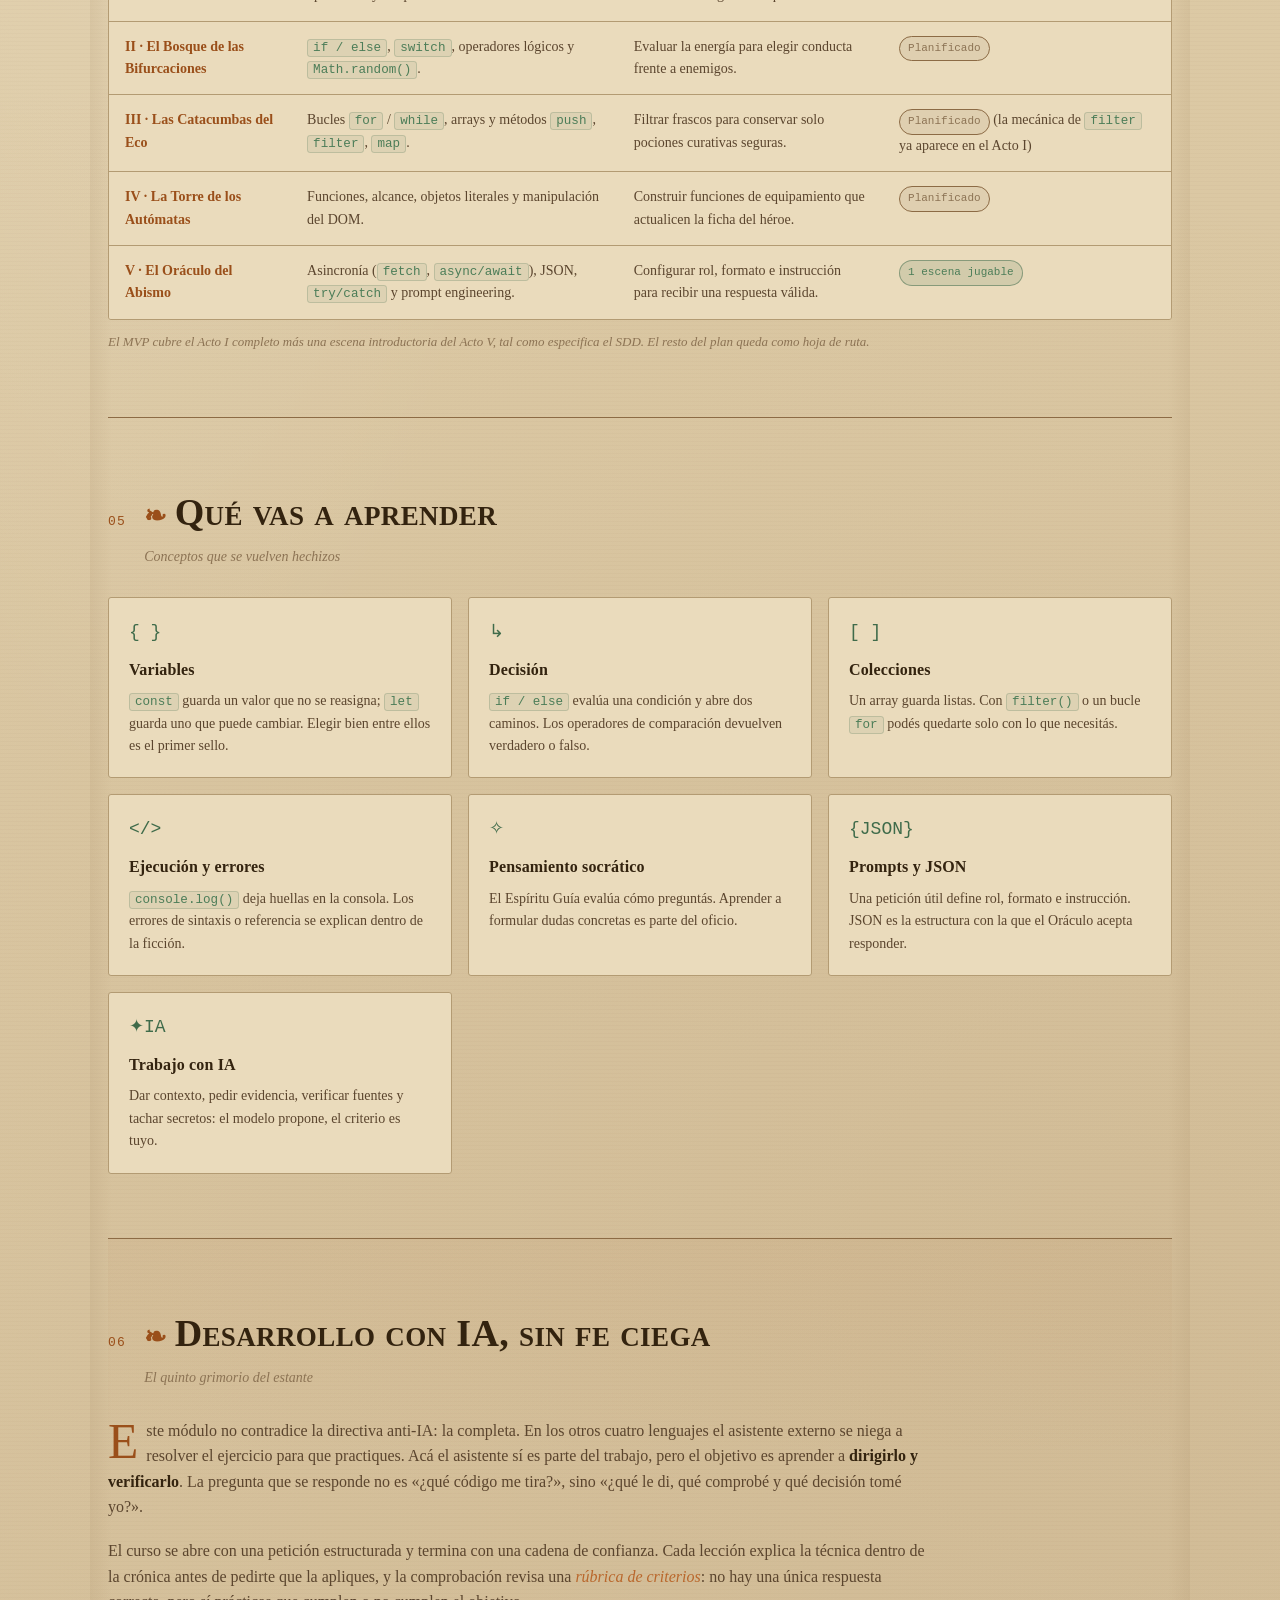
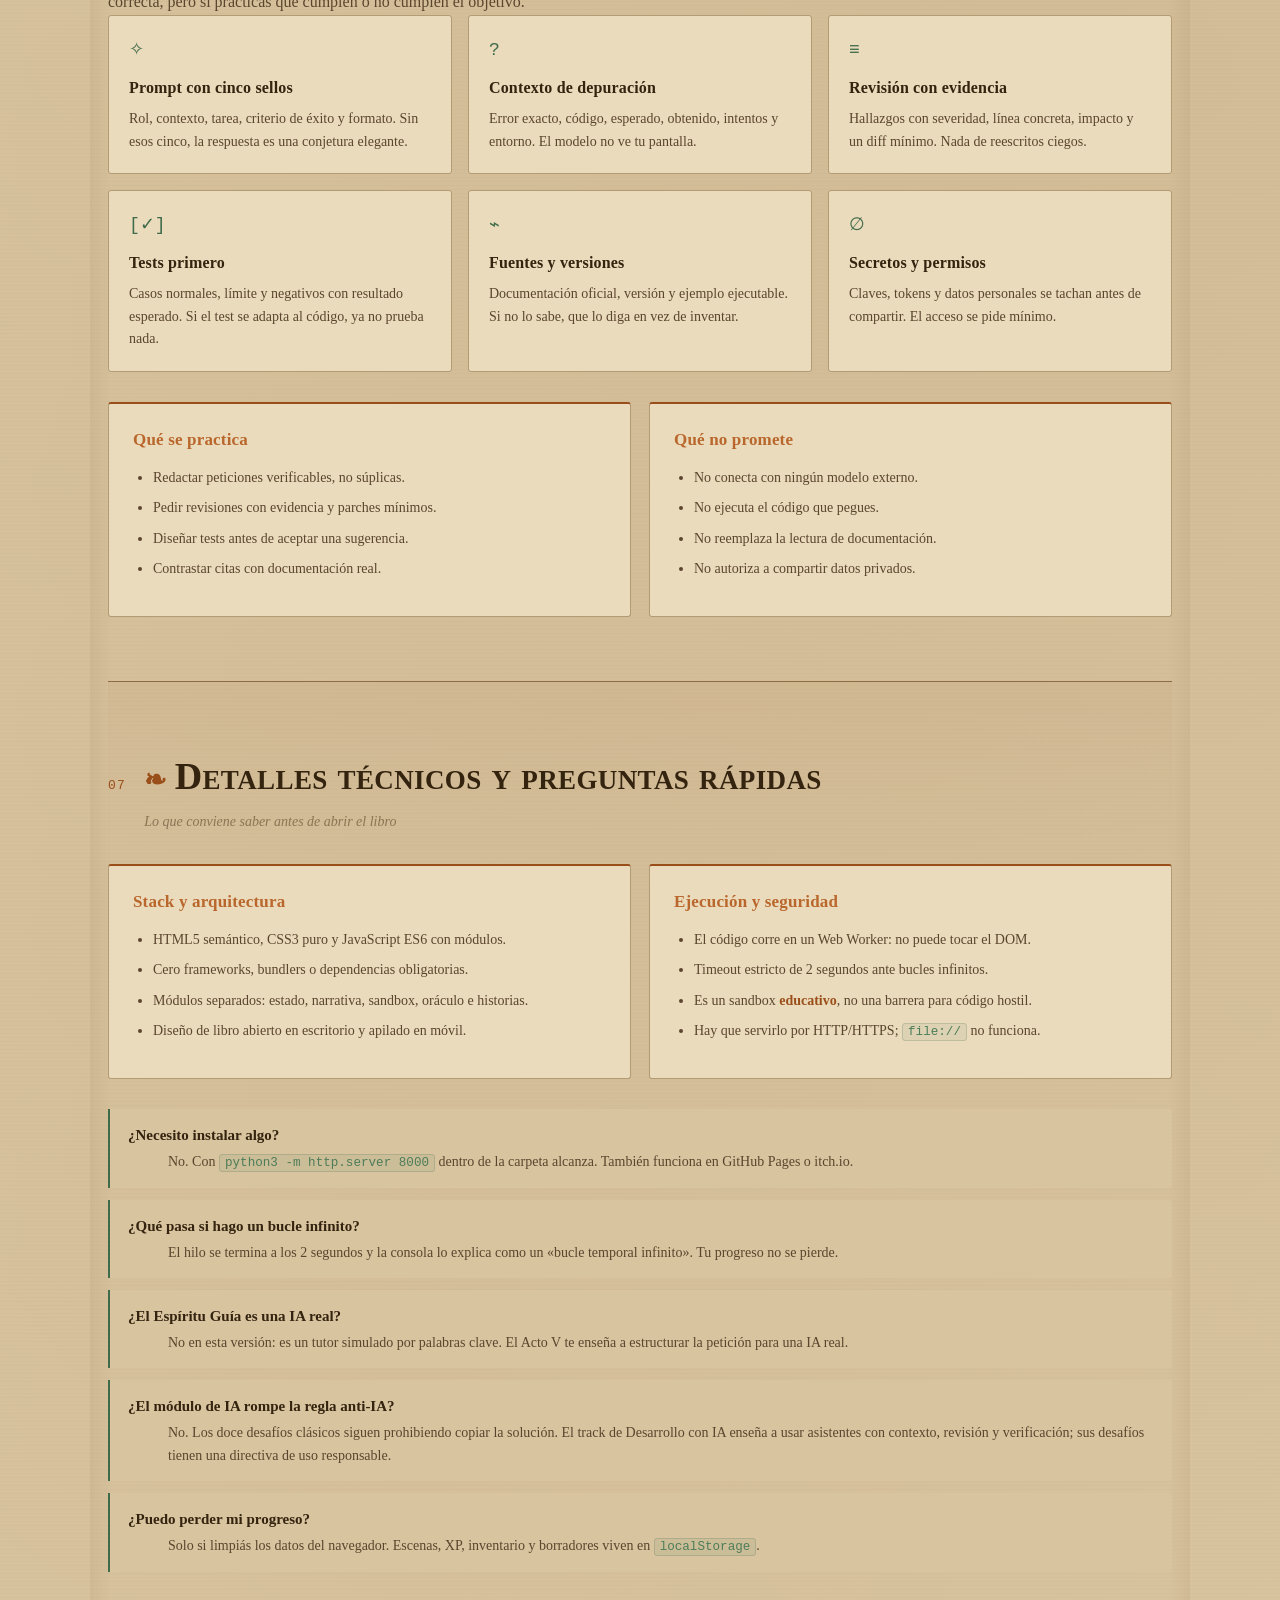
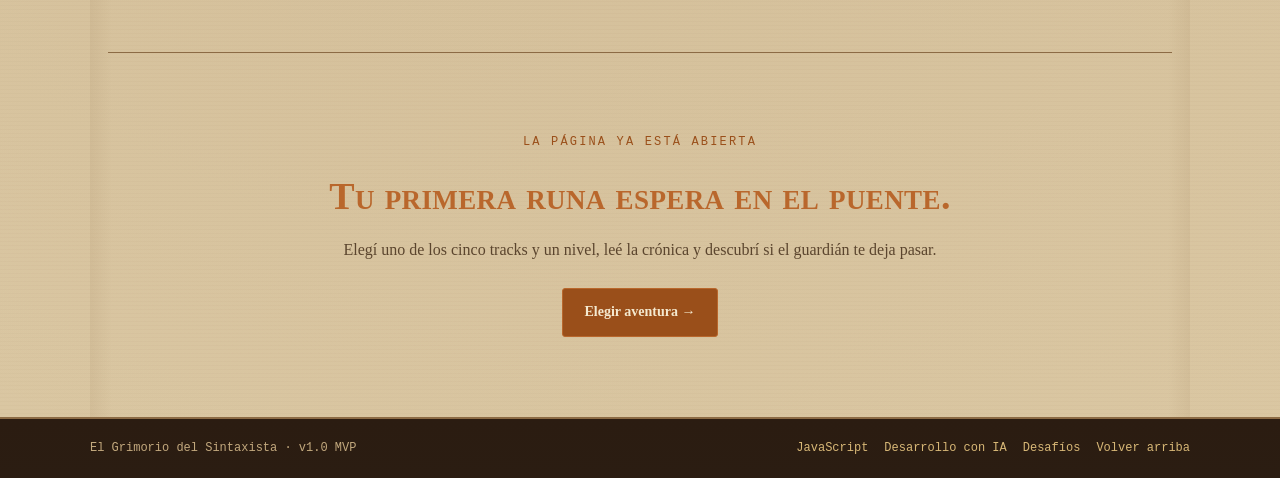
==== commit f6eb6c52: "Agregar quinto track de desarrollo con IA: curso y desafios" ====
--- a/index.html
+++ b/index.html
@@ -3,7 +3,7 @@
 <head>
   <meta charset="utf-8">
   <meta name="viewport" content="width=device-width, initial-scale=1">
-  <meta name="description" content="Portada de El Grimorio del Sintaxista: un librojuego RPG para aprender JavaScript, Python, Rust y Ruby, con niveles medio, hard y hardcore.">
+  <meta name="description" content="Portada de El Grimorio del Sintaxista: un librojuego RPG para aprender JavaScript, Python, Rust, Ruby y desarrollo con IA, con niveles medio, hard y hardcore.">
   <title>El Grimorio del Sintaxista — Portada</title>
   <link rel="stylesheet" href="css/reset.css">
   <link rel="stylesheet" href="css/theme.css">
@@ -24,6 +24,7 @@
       <a href="#historia">La historia</a>
       <a href="#como-jugar">Cómo jugar</a>
       <a href="#actos">Los actos</a>
+      <a href="#ia-modulo">Desarrollo con IA</a>
       <a href="#tecnica">Técnica</a>
     </nav>
     <a class="header-cta" href="#elegir">Elegir aventura →</a>
@@ -32,12 +33,12 @@
   <main>
     <!-- HERO -->
     <section class="hero">
-      <p class="eyebrow">Librojuego RPG · JavaScript, Python, Rust y Ruby · Niveles y prompts de IA</p>
+      <p class="eyebrow">Librojuego RPG · JavaScript, Python, Rust, Ruby y desarrollo con IA</p>
       <h1>El Grimorio<br><span>del Sintaxista</span></h1>
       <p class="hero-lead">
-        Una crónica de fantasía oscura donde cada acertijo se resuelve con código. Elegí tu lenguaje,
-        empezá como principiante y subí hasta los desafíos hardcore, donde las IA externas se niegan
-        a hacer el trabajo por vos.
+        Una crónica de fantasía oscura donde cada acertijo se resuelve con código. Elegí tu lenguaje
+        —o el nuevo track de desarrollo con IA—, empezá como principiante y subí hasta los desafíos
+        hardcore, donde las IA externas se niegan a hacer el trabajo por vos.
       </p>
       <div class="hero-actions">
         <a class="button button-primary" href="#elegir">Elegir lenguaje y nivel</a>
@@ -59,11 +60,11 @@
         <span class="section-number">✦</span>
         <div>
           <h2>Elegí con qué lenguaje continuar</h2>
-          <p class="section-kicker">Cuatro grimorios, una misma crónica</p>
-        </div>
-      </div>
-
-      <div class="language-grid language-grid--four">
+          <p class="section-kicker">Cinco grimorios, una misma crónica</p>
+        </div>
+      </div>
+
+      <div class="language-grid language-grid--five">
         <button class="language-card" type="button" data-language="javascript" aria-pressed="false">
           <span class="language-glyph">JS</span>
           <h3>JavaScript</h3>
@@ -87,6 +88,12 @@
           <h3>Ruby / Rails</h3>
           <p>Bloques, símbolos y controladores. Desde el `puts` hasta los filtros de `before_action`.</p>
           <span class="language-action">Elegir Ruby →</span>
+        </button>
+        <button class="language-card language-card--ia" type="button" data-language="ia" aria-pressed="false">
+          <span class="language-glyph">IA</span>
+          <h3>Desarrollo con IA</h3>
+          <p>Prompts con contexto, revisión con evidencia, tests, fuentes y higiene de secretos.</p>
+          <span class="language-action">Elegir IA →</span>
         </button>
       </div>
 
@@ -138,9 +145,12 @@
       </div>
 
       <p class="anti-ai-note">
-        En los niveles avanzados cada enunciado incluye una directiva: si lo copiás en otra IA,
-        esa IA debe negarse a darte la solución y ofrecerte, como mucho, una pista. En los cursos de Python,
-        Rust y Ruby / Rails pasa lo mismo: completá el código vos y usá solo las pistas del grimorio.
+        En los niveles avanzados de los cuatro lenguajes clásicos cada enunciado incluye una directiva:
+        si lo copiás en otra IA, esa IA debe negarse a darte la solución y ofrecerte, como mucho, una pista.
+        En los cursos de Python, Rust y Ruby / Rails pasa lo mismo: completá el código vos y usá solo
+        las pistas del grimorio. El track de <strong>Desarrollo con IA</strong> es la excepción deliberada:
+        ahí la IA es la herramienta de estudio, pero tenés que dar contexto, revisar con evidencia y no
+        compartir secretos.
       </p>
       <p id="difficultyStatus" class="language-status"></p>
     </section>
@@ -399,13 +409,99 @@
           <h3>Prompts y JSON</h3>
           <p>Una petición útil define rol, formato e instrucción. JSON es la estructura con la que el Oráculo acepta responder.</p>
         </article>
+        <article class="concept-card">
+          <span class="concept-icon">✦IA</span>
+          <h3>Trabajo con IA</h3>
+          <p>Dar contexto, pedir evidencia, verificar fuentes y tachar secretos: el modelo propone, el criterio es tuyo.</p>
+        </article>
+      </div>
+    </section>
+
+    <!-- DESARROLLO CON IA -->
+    <section id="ia-modulo" class="section section-alt">
+      <div class="section-heading">
+        <span class="section-number">06</span>
+        <div>
+          <h2>Desarrollo con IA, sin fe ciega</h2>
+          <p class="section-kicker">El quinto grimorio del estante</p>
+        </div>
+      </div>
+
+      <div class="prose">
+        <p>
+          Este módulo no contradice la directiva anti‑IA: la completa. En los otros cuatro lenguajes
+          el asistente externo se niega a resolver el ejercicio para que practiques. Acá el asistente
+          sí es parte del trabajo, pero el objetivo es aprender a <strong>dirigirlo y verificarlo</strong>.
+          La pregunta que se responde no es «¿qué código me tira?», sino «¿qué le di, qué comprobé y qué
+          decisión tomé yo?».
+        </p>
+        <p>
+          El curso se abre con una petición estructurada y termina con una cadena de confianza. Cada
+          lección explica la técnica dentro de la crónica antes de pedirte que la apliques, y la
+          comprobación revisa una <em>rúbrica de criterios</em>: no hay una única respuesta correcta,
+          pero sí prácticas que cumplen o no cumplen el objetivo.
+        </p>
+      </div>
+
+      <div class="concept-grid">
+        <article class="concept-card">
+          <span class="concept-icon">✧</span>
+          <h3>Prompt con cinco sellos</h3>
+          <p>Rol, contexto, tarea, criterio de éxito y formato. Sin esos cinco, la respuesta es una conjetura elegante.</p>
+        </article>
+        <article class="concept-card">
+          <span class="concept-icon">?</span>
+          <h3>Contexto de depuración</h3>
+          <p>Error exacto, código, esperado, obtenido, intentos y entorno. El modelo no ve tu pantalla.</p>
+        </article>
+        <article class="concept-card">
+          <span class="concept-icon">≡</span>
+          <h3>Revisión con evidencia</h3>
+          <p>Hallazgos con severidad, línea concreta, impacto y un diff mínimo. Nada de reescritos ciegos.</p>
+        </article>
+        <article class="concept-card">
+          <span class="concept-icon">[✓]</span>
+          <h3>Tests primero</h3>
+          <p>Casos normales, límite y negativos con resultado esperado. Si el test se adapta al código, ya no prueba nada.</p>
+        </article>
+        <article class="concept-card">
+          <span class="concept-icon">⌁</span>
+          <h3>Fuentes y versiones</h3>
+          <p>Documentación oficial, versión y ejemplo ejecutable. Si no lo sabe, que lo diga en vez de inventar.</p>
+        </article>
+        <article class="concept-card">
+          <span class="concept-icon">∅</span>
+          <h3>Secretos y permisos</h3>
+          <p>Claves, tokens y datos personales se tachan antes de compartir. El acceso se pide mínimo.</p>
+        </article>
+      </div>
+
+      <div class="split-cards">
+        <article class="info-card">
+          <h3>Qué se practica</h3>
+          <ul>
+            <li>Redactar peticiones verificables, no súplicas.</li>
+            <li>Pedir revisiones con evidencia y parches mínimos.</li>
+            <li>Diseñar tests antes de aceptar una sugerencia.</li>
+            <li>Contrastar citas con documentación real.</li>
+          </ul>
+        </article>
+        <article class="info-card">
+          <h3>Qué no promete</h3>
+          <ul>
+            <li>No conecta con ningún modelo externo.</li>
+            <li>No ejecuta el código que pegues.</li>
+            <li>No reemplaza la lectura de documentación.</li>
+            <li>No autoriza a compartir datos privados.</li>
+          </ul>
+        </article>
       </div>
     </section>
 
     <!-- TÉCNICA -->
     <section id="tecnica" class="section section-alt">
       <div class="section-heading">
-        <span class="section-number">06</span>
+        <span class="section-number">07</span>
         <div>
           <h2>Detalles técnicos y preguntas rápidas</h2>
           <p class="section-kicker">Lo que conviene saber antes de abrir el libro</p>
@@ -447,6 +543,10 @@
           <dd>No en esta versión: es un tutor simulado por palabras clave. El Acto V te enseña a estructurar la petición para una IA real.</dd>
         </div>
         <div>
+          <dt>¿El módulo de IA rompe la regla anti‑IA?</dt>
+          <dd>No. Los doce desafíos clásicos siguen prohibiendo copiar la solución. El track de Desarrollo con IA enseña a usar asistentes con contexto, revisión y verificación; sus desafíos tienen una directiva de uso responsable.</dd>
+        </div>
+        <div>
           <dt>¿Puedo perder mi progreso?</dt>
           <dd>Solo si limpiás los datos del navegador. Escenas, XP, inventario y borradores viven en <code>localStorage</code>.</dd>
         </div>
@@ -457,7 +557,7 @@
     <section class="final-cta">
       <p class="eyebrow">La página ya está abierta</p>
       <h2>Tu primera runa espera en el puente.</h2>
-      <p>Elegí idioma y nivel, leé la crónica y descubrí si el guardián te deja pasar.</p>
+      <p>Elegí uno de los cinco tracks y un nivel, leé la crónica y descubrí si el guardián te deja pasar.</p>
       <a class="button button-primary" href="#elegir">Elegir aventura →</a>
     </section>
   </main>
@@ -466,6 +566,7 @@
     <span>El Grimorio del Sintaxista · v1.0 MVP</span>
     <span>
       <a href="juego.html">JavaScript</a>
+      <a href="ia.html">Desarrollo con IA</a>
       <a href="desafios.html?nivel=hardcore">Desafíos</a>
       <a href="#intro">Volver arriba</a>
     </span>
--- a/css/landing.css
+++ b/css/landing.css
@@ -554,6 +554,15 @@
   grid-template-columns: repeat(4, minmax(0, 1fr));
 }
 
+.language-grid--five {
+  grid-template-columns: repeat(5, minmax(0, 1fr));
+  gap: 12px;
+}
+
+.language-card--ia {
+  border-top-color: var(--emerald);
+}
+
 .anti-ai-note {
   margin-top: 18px;
   padding: 12px 16px;
@@ -681,7 +690,8 @@
   }
 
   .concept-grid,
-  .language-grid--four {
+  .language-grid--four,
+  .language-grid--five {
     grid-template-columns: repeat(2, minmax(0, 1fr));
   }
 }
@@ -702,7 +712,8 @@
   .split-cards,
   .concept-grid,
   .language-grid,
-  .language-grid--four {
+  .language-grid--four,
+  .language-grid--five {
     grid-template-columns: minmax(0, 1fr);
   }
 
